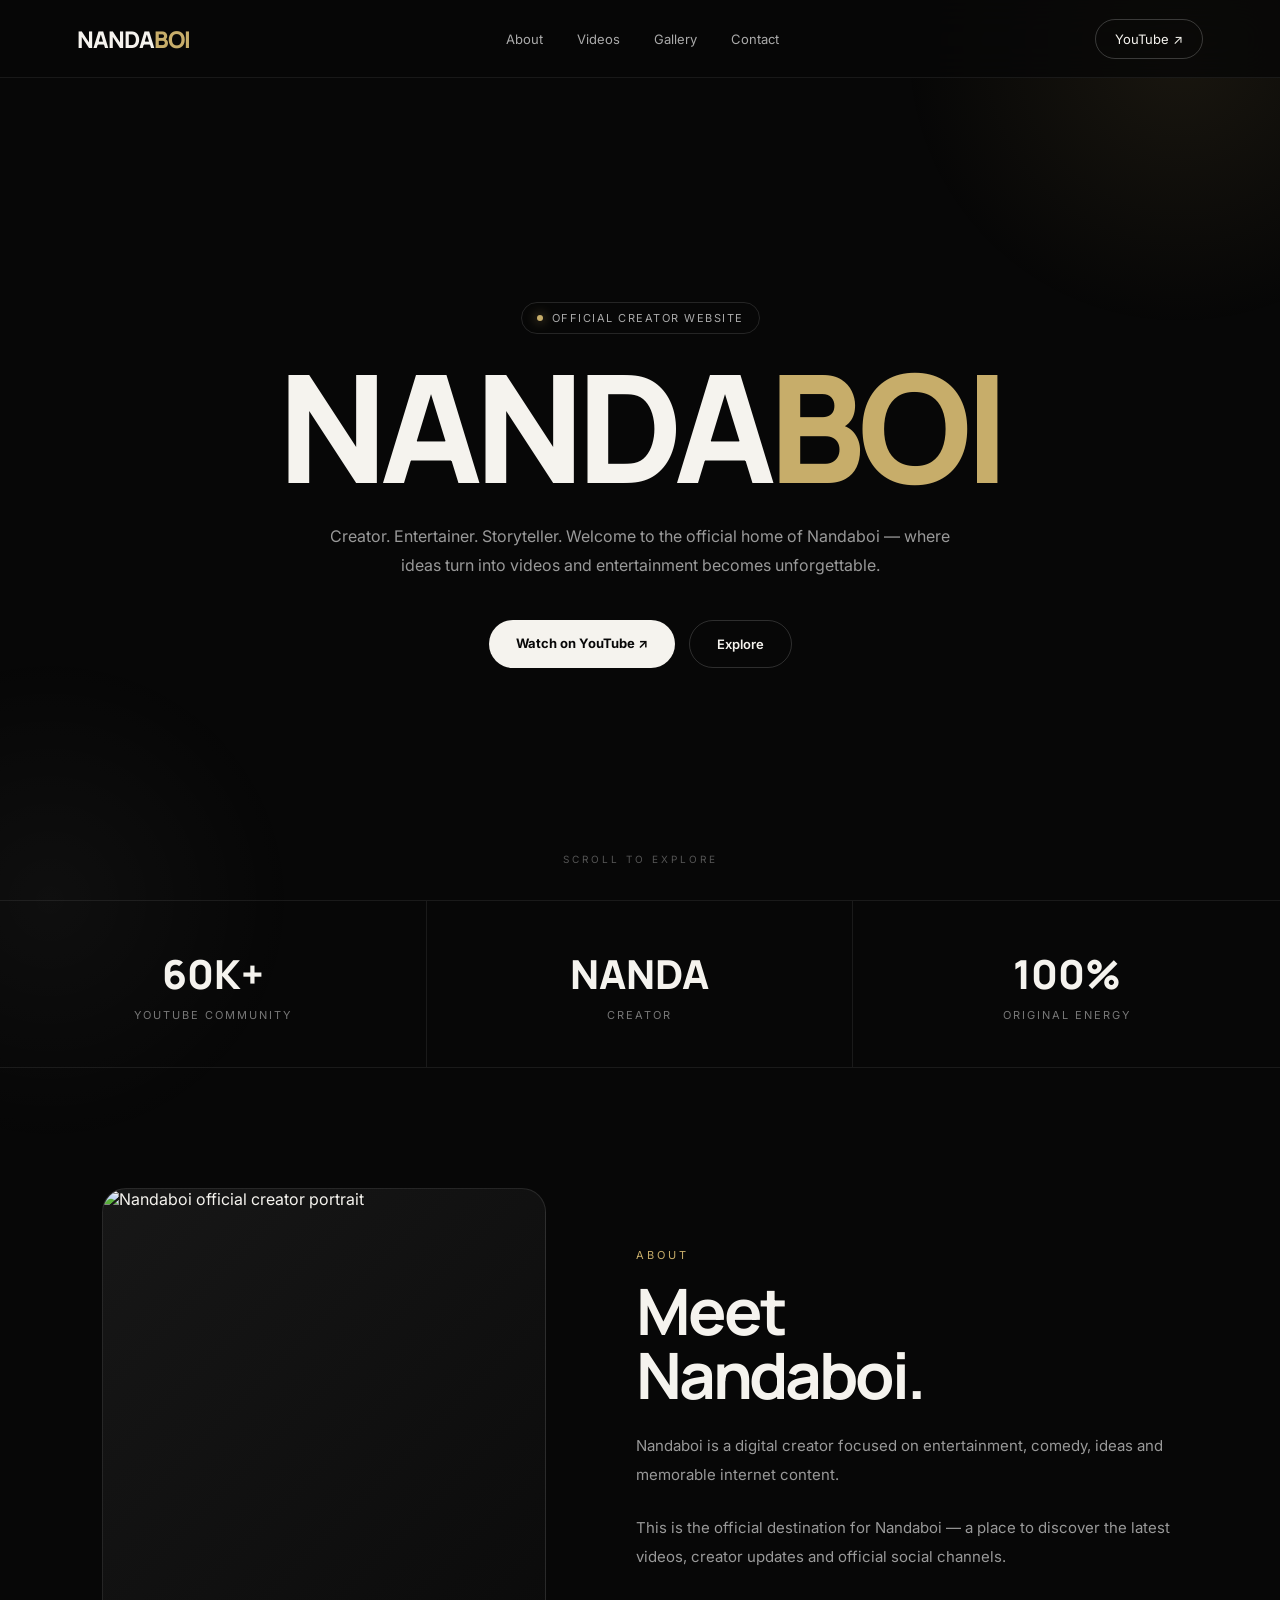
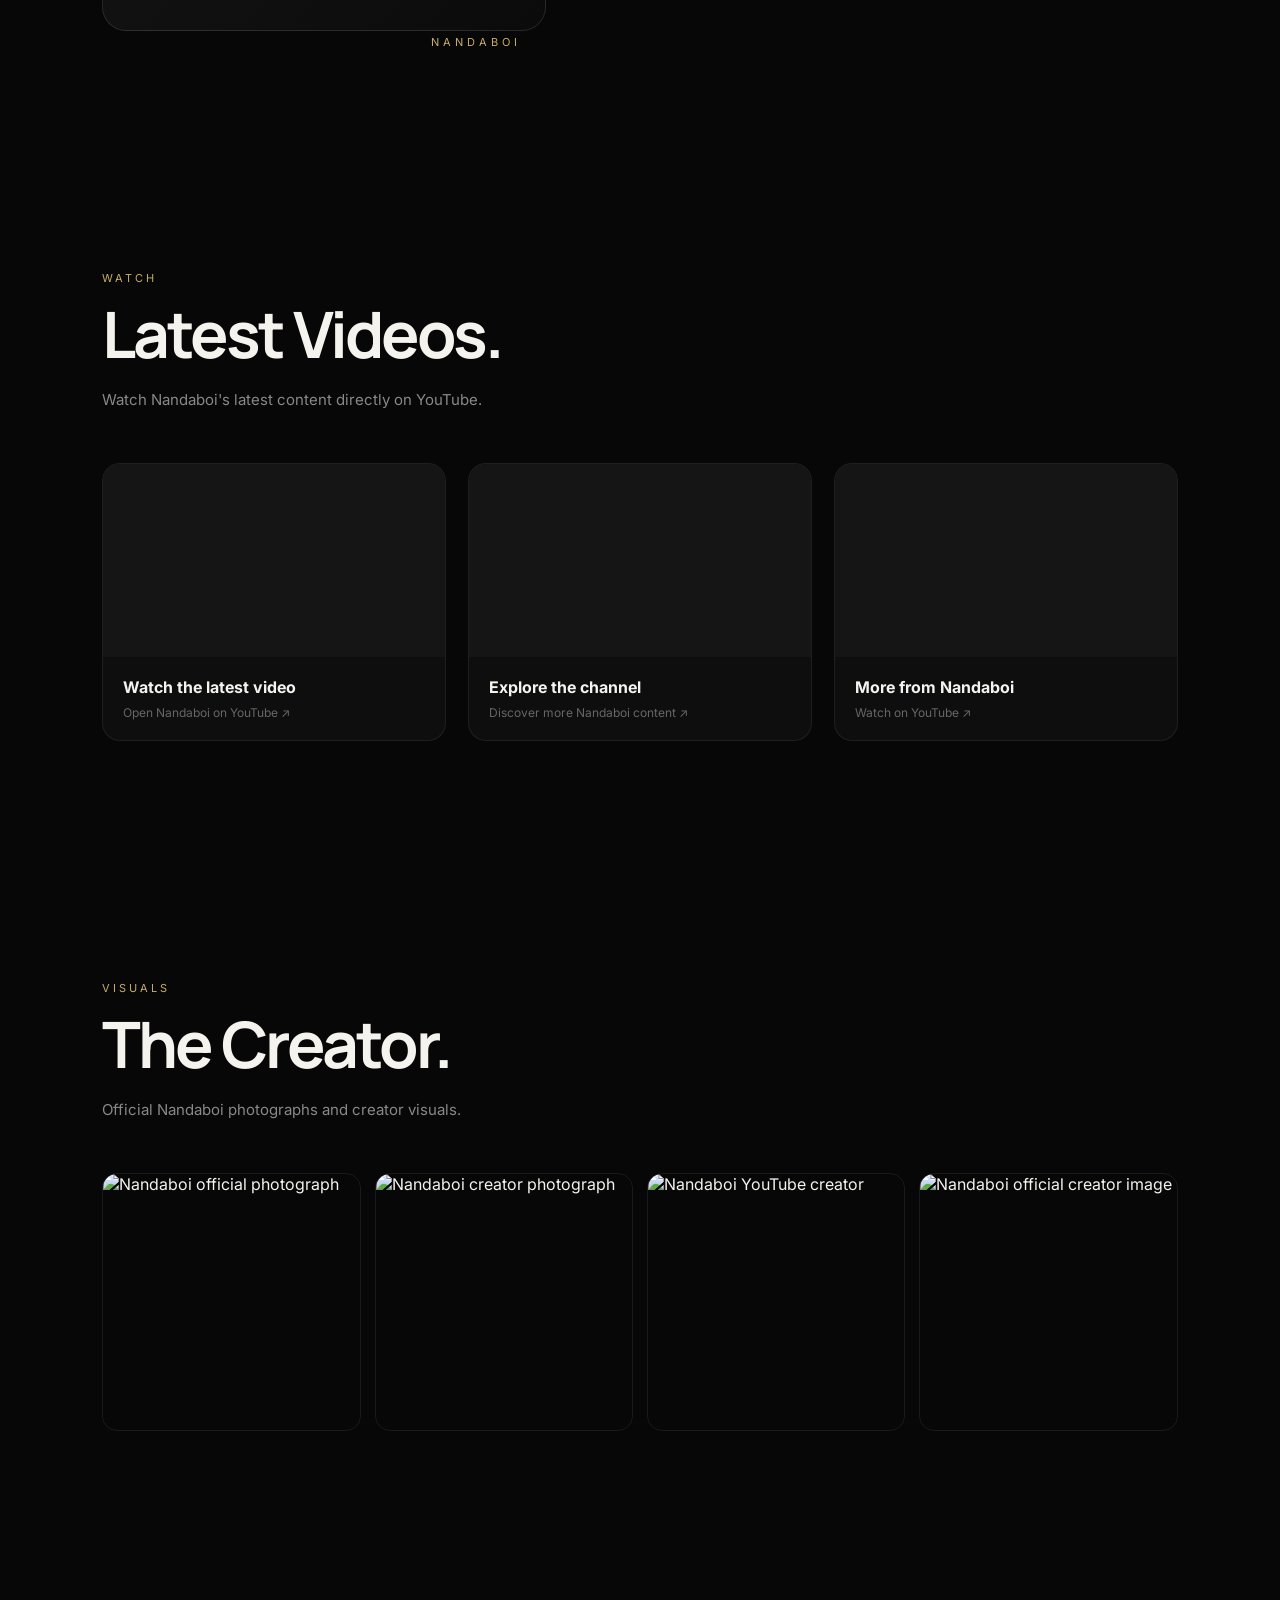
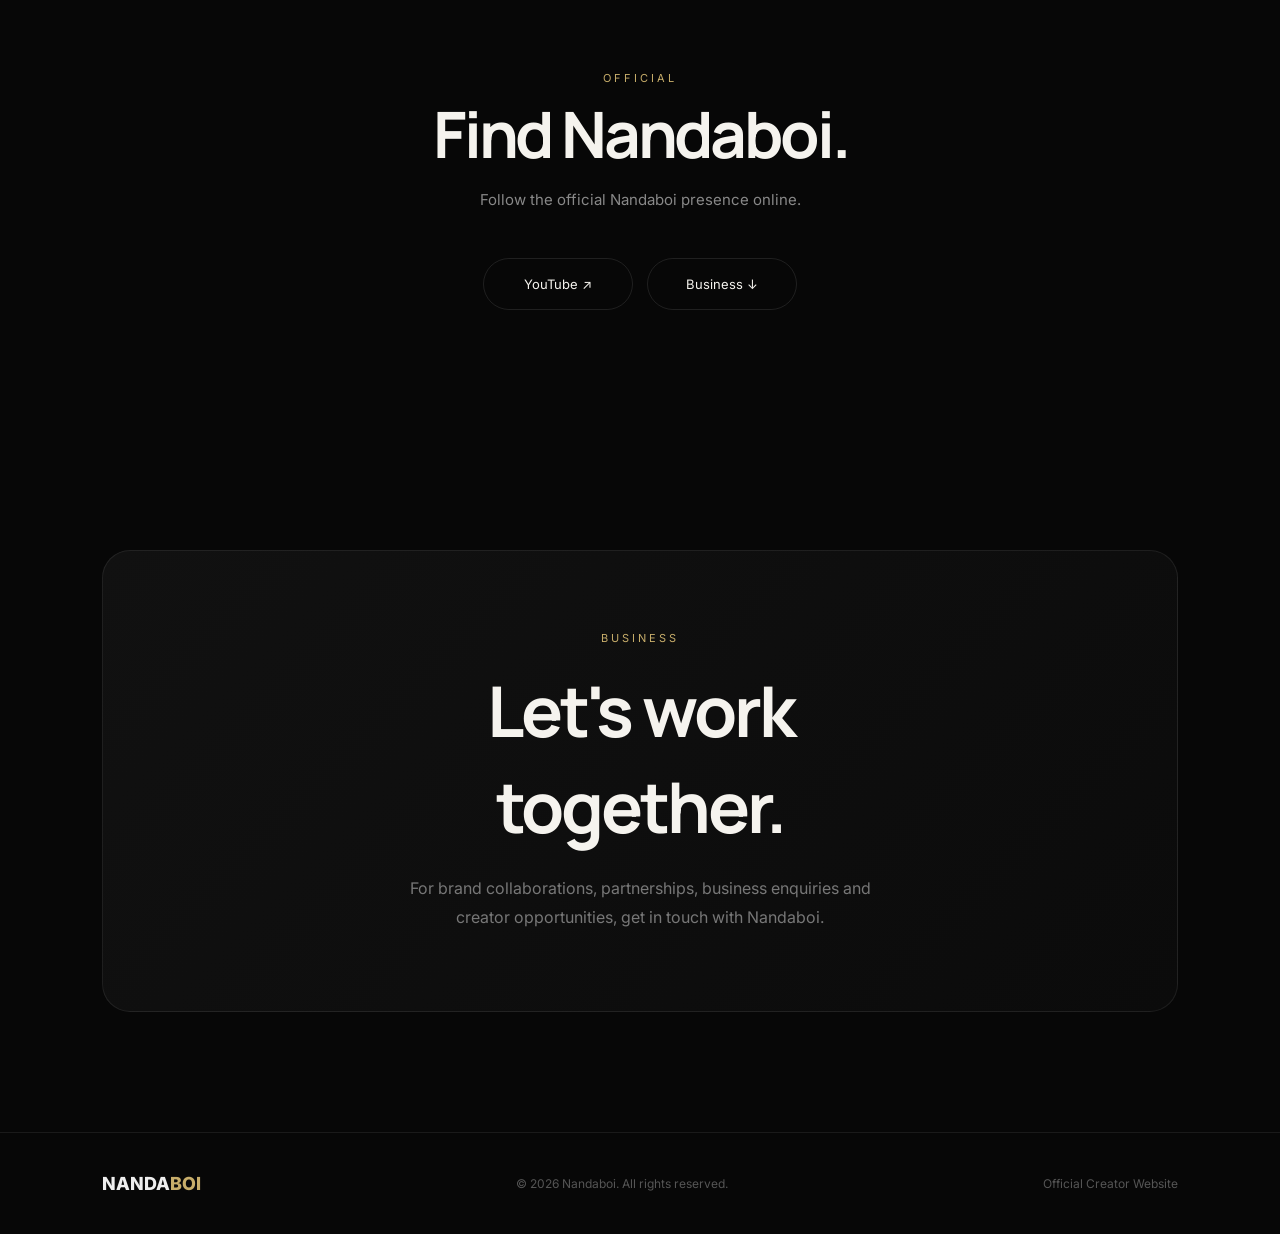
==== index.html @ 981f8568 "Update index.html" ====
<!DOCTYPE html>
<html lang="en">
<head>
    <meta charset="UTF-8">

    <!-- =========================
         BASIC SEO
    ========================== -->
    <title>Nandaboi — Official Creator Website</title>

    <meta name="description"
          content="Official website of Nandaboi — creator, entertainer and YouTuber. Discover videos, latest content, creator information and official links.">

    <meta name="keywords"
          content="Nandaboi, Nanda Boi, Nandaboi YouTube, Nandaboi official, YouTuber, creator, comedy, entertainment">

    <meta name="author" content="Nandaboi">

    <meta name="viewport"
          content="width=device-width, initial-scale=1.0">

    <!-- Social sharing -->
    <meta property="og:title" content="Nandaboi — Official Creator Website">
    <meta property="og:description"
          content="The official home of Nandaboi. Videos, creator information and official links.">
    <meta property="og:type" content="website">

    <!-- =========================
         CREATOR / ENTITY DATA
         Helps search engines understand
         that this website represents Nandaboi.
    ========================== -->

    <script type="application/ld+json">
    {
      "@context": "https://schema.org",
      "@type": "Person",
      "name": "Nandaboi",
      "url": "https://www.youtube.com/@nandaboi",
      "sameAs": [
        "https://www.youtube.com/@nandaboi"
      ],
      "jobTitle": "Content Creator",
      "description": "Nandaboi is a YouTube content creator and entertainer."
    }
    </script>

    <!-- =========================
         FONTS
    ========================== -->

    <link rel="preconnect" href="https://fonts.googleapis.com">
    <link rel="preconnect" href="https://fonts.gstatic.com" crossorigin>

    <link href="https://fonts.googleapis.com/css2?family=Inter:wght@400;500;600;700;800&family=Manrope:wght@400;500;600;700;800&display=swap"
          rel="stylesheet">

    <style>

        /* =========================
           RESET
        ========================== */

        * {
            margin: 0;
            padding: 0;
            box-sizing: border-box;
        }

        html {
            scroll-behavior: smooth;
        }

        body {
            font-family: "Inter", sans-serif;
            background: #070707;
            color: #f5f3ee;
            overflow-x: hidden;
        }

        a {
            color: inherit;
            text-decoration: none;
        }

        /* =========================
           BACKGROUND
        ========================== */

        body::before {
            content: "";
            position: fixed;
            width: 600px;
            height: 600px;
            background: radial-gradient(
                circle,
                rgba(190,160,90,0.10),
                transparent 65%
            );
            top: -250px;
            right: -200px;
            pointer-events: none;
            z-index: -1;
        }

        body::after {
            content: "";
            position: fixed;
            width: 500px;
            height: 500px;
            background: radial-gradient(
                circle,
                rgba(255,255,255,0.035),
                transparent 70%
            );
            bottom: -250px;
            left: -200px;
            pointer-events: none;
            z-index: -1;
        }

        /* =========================
           NAVBAR
        ========================== */

        nav {
            position: fixed;
            top: 0;
            left: 0;
            width: 100%;
            height: 78px;
            display: flex;
            align-items: center;
            justify-content: space-between;
            padding: 0 6%;
            background: rgba(7,7,7,0.78);
            backdrop-filter: blur(20px);
            -webkit-backdrop-filter: blur(20px);
            border-bottom: 1px solid rgba(255,255,255,0.07);
            z-index: 1000;
        }

        .logo {
            font-family: "Manrope", sans-serif;
            font-size: 23px;
            font-weight: 800;
            letter-spacing: -1px;
        }

        .logo span {
            color: #c7ad6a;
        }

        .nav-links {
            display: flex;
            gap: 34px;
            align-items: center;
        }

        .nav-links a {
            font-size: 13px;
            color: #aaa;
            transition: 0.3s;
        }

        .nav-links a:hover {
            color: white;
        }

        .nav-button {
            padding: 11px 19px;
            border: 1px solid rgba(255,255,255,0.2);
            border-radius: 30px;
            font-size: 13px;
            transition: 0.3s;
        }

        .nav-button:hover {
            background: #fff;
            color: #000;
        }

        /* =========================
           HERO
        ========================== */

        .hero {
            min-height: 100vh;
            padding: 170px 8% 100px;
            display: flex;
            align-items: center;
            justify-content: center;
            text-align: center;
            position: relative;
        }

        .hero-content {
            max-width: 950px;
        }

        .eyebrow {
            display: inline-flex;
            align-items: center;
            gap: 9px;
            padding: 8px 15px;
            border: 1px solid rgba(255,255,255,0.12);
            border-radius: 50px;
            color: #aaa;
            font-size: 11px;
            letter-spacing: 1.5px;
            text-transform: uppercase;
            margin-bottom: 28px;
        }

        .eyebrow-dot {
            width: 6px;
            height: 6px;
            background: #c7ad6a;
            border-radius: 50%;
            box-shadow: 0 0 12px rgba(199,173,106,0.8);
        }

        .hero h1 {
            font-family: "Manrope", sans-serif;
            font-size: clamp(65px, 12vw, 150px);
            line-height: 0.85;
            letter-spacing: -7px;
            font-weight: 800;
            margin-bottom: 32px;
        }

        .hero h1 span {
            color: #c7ad6a;
        }

        .hero p {
            max-width: 620px;
            margin: auto;
            color: #999;
            line-height: 1.8;
            font-size: 16px;
        }

        .hero-buttons {
            display: flex;
            justify-content: center;
            gap: 14px;
            margin-top: 40px;
            flex-wrap: wrap;
        }

        .primary-button {
            background: #f5f3ee;
            color: #080808;
            padding: 15px 27px;
            border-radius: 50px;
            font-weight: 700;
            font-size: 13px;
            transition: 0.3s;
        }

        .primary-button:hover {
            transform: translateY(-3px);
            box-shadow: 0 15px 40px rgba(255,255,255,0.12);
        }

        .secondary-button {
            border: 1px solid rgba(255,255,255,0.16);
            padding: 15px 27px;
            border-radius: 50px;
            font-weight: 600;
            font-size: 13px;
            transition: 0.3s;
        }

        .secondary-button:hover {
            border-color: #c7ad6a;
            color: #c7ad6a;
        }

        /* =========================
           SCROLL INDICATOR
        ========================== */

        .scroll {
            position: absolute;
            bottom: 35px;
            left: 50%;
            transform: translateX(-50%);
            color: #555;
            font-size: 10px;
            letter-spacing: 3px;
            text-transform: uppercase;
        }

        /* =========================
           GENERAL SECTION
        ========================== */

        section {
            padding: 120px 8%;
        }

        .section-label {
            color: #c7ad6a;
            font-size: 11px;
            letter-spacing: 3px;
            text-transform: uppercase;
            margin-bottom: 17px;
        }

        .section-title {
            font-family: "Manrope", sans-serif;
            font-size: clamp(36px, 5vw, 65px);
            letter-spacing: -3px;
            line-height: 1;
            margin-bottom: 20px;
        }

        .section-description {
            color: #888;
            max-width: 600px;
            line-height: 1.8;
            font-size: 15px;
        }

        /* =========================
           STATS
        ========================== */

        .stats {
            border-top: 1px solid rgba(255,255,255,0.08);
            border-bottom: 1px solid rgba(255,255,255,0.08);
            display: grid;
            grid-template-columns: repeat(3, 1fr);
            padding: 0;
        }

        .stat {
            padding: 45px 30px;
            text-align: center;
            border-right: 1px solid rgba(255,255,255,0.08);
        }

        .stat:last-child {
            border-right: none;
        }

        .stat-number {
            font-family: "Manrope", sans-serif;
            font-size: 40px;
            font-weight: 800;
        }

        .stat-label {
            color: #777;
            font-size: 11px;
            text-transform: uppercase;
            letter-spacing: 2px;
            margin-top: 7px;
        }

        /* =========================
           ABOUT
        ========================== */

        .about-grid {
            display: grid;
            grid-template-columns: 0.9fr 1.1fr;
            gap: 90px;
            align-items: center;
        }

        .creator-photo {
            width: 100%;
            max-width: 460px;
            aspect-ratio: 1 / 1;
            object-fit: cover;
            border-radius: 24px;
            border: 1px solid rgba(255,255,255,0.1);
            display: block;
            background:
                linear-gradient(
                    135deg,
                    #171717,
                    #0b0b0b
                );
        }

        .photo-container {
            position: relative;
        }

        .photo-container::after {
            content: "NANDABOI";
            position: absolute;
            bottom: -18px;
            right: 25px;
            color: #c7ad6a;
            font-size: 11px;
            letter-spacing: 4px;
        }

        .about-text p {
            color: #999;
            line-height: 1.9;
            margin-top: 25px;
            font-size: 15px;
        }

        /* =========================
           VIDEOS
        ========================== */

        .video-grid {
            margin-top: 50px;
            display: grid;
            grid-template-columns: repeat(3, 1fr);
            gap: 22px;
        }

        .video-card {
            background: #0e0e0e;
            border: 1px solid rgba(255,255,255,0.07);
            border-radius: 18px;
            overflow: hidden;
            transition: 0.35s;
        }

        .video-card:hover {
            transform: translateY(-7px);
            border-color: rgba(199,173,106,0.4);
        }

        .video-thumbnail {
            width: 100%;
            aspect-ratio: 16/9;
            object-fit: cover;
            background: #151515;
        }

        .video-info {
            padding: 20px;
        }

        .video-info h3 {
            font-size: 16px;
            margin-bottom: 8px;
        }

        .video-info p {
            color: #666;
            font-size: 12px;
        }

        /* =========================
           GALLERY
        ========================== */

        .gallery {
            margin-top: 50px;
            display: grid;
            grid-template-columns: repeat(4, 1fr);
            gap: 14px;
        }

        .gallery img {
            width: 100%;
            aspect-ratio: 1/1;
            object-fit: cover;
            border-radius: 15px;
            border: 1px solid rgba(255,255,255,0.08);
            transition: 0.4s;
        }

        .gallery img:hover {
            transform: scale(1.025);
        }

        /* =========================
           SOCIAL
        ========================== */

        .social-section {
            text-align: center;
        }

        .social-links {
            margin-top: 45px;
            display: flex;
            justify-content: center;
            gap: 14px;
            flex-wrap: wrap;
        }

        .social-link {
            min-width: 150px;
            padding: 17px 25px;
            border: 1px solid rgba(255,255,255,0.1);
            border-radius: 50px;
            font-size: 13px;
            transition: 0.3s;
        }

        .social-link:hover {
            background: #f5f3ee;
            color: #000;
        }

        /* =========================
           CONTACT
        ========================== */

        .contact-box {
            background: linear-gradient(
                135deg,
                #111,
                #0b0b0b
            );
            border: 1px solid rgba(255,255,255,0.08);
            border-radius: 28px;
            padding: 80px 30px;
            text-align: center;
        }

        .contact-box h2 {
            font-family: "Manrope", sans-serif;
            font-size: clamp(40px, 6vw, 70px);
            letter-spacing: -3px;
            margin-bottom: 20px;
        }

        .contact-box p {
            color: #777;
            max-width: 500px;
            margin: auto;
            line-height: 1.8;
        }

        /* =========================
           FOOTER
        ========================== */

        footer {
            padding: 40px 8%;
            border-top: 1px solid rgba(255,255,255,0.08);
            display: flex;
            justify-content: space-between;
            align-items: center;
            color: #555;
            font-size: 12px;
        }

        .footer-logo {
            font-size: 18px;
            font-weight: 800;
            color: #eee;
        }

        /* =========================
           MOBILE
        ========================== */

        @media(max-width: 850px) {

            nav {
                padding: 0 5%;
            }

            .nav-links {
                display: none;
            }

            .hero {
                padding-left: 6%;
                padding-right: 6%;
            }

            .hero h1 {
                letter-spacing: -4px;
            }

            section {
                padding: 90px 6%;
            }

            .about-grid {
                grid-template-columns: 1fr;
                gap: 50px;
            }

            .creator-photo {
                max-width: 100%;
            }

            .video-grid {
                grid-template-columns: 1fr;
            }

            .gallery {
                grid-template-columns: repeat(2, 1fr);
            }

            .stats {
                grid-template-columns: 1fr;
            }

            .stat {
                border-right: none;
                border-bottom: 1px solid rgba(255,255,255,0.08);
            }

            .stat:last-child {
                border-bottom: none;
            }

            footer {
                flex-direction: column;
                gap: 15px;
                text-align: center;
            }
        }

    </style>
</head>


<body>

<!-- =========================
     NAVIGATION
========================== -->

<nav>

    <a href="#" class="logo">
        NANDA<span>BOI</span>
    </a>

    <div class="nav-links">

        <a href="#about">About</a>

        <a href="#videos">Videos</a>

        <a href="#gallery">Gallery</a>

        <a href="#contact">Contact</a>

    </div>

    <a
        href="https://www.youtube.com/@nandaboi"
        target="_blank"
        class="nav-button">

        YouTube ↗

    </a>

</nav>


<!-- =========================
     HERO
========================== -->

<header class="hero">

    <div class="hero-content">

        <div class="eyebrow">

            <span class="eyebrow-dot"></span>

            Official Creator Website

        </div>


        <h1>
            NANDA<span>BOI</span>
        </h1>


        <p>
            Creator. Entertainer. Storyteller.
            Welcome to the official home of Nandaboi —
            where ideas turn into videos and entertainment
            becomes unforgettable.
        </p>


        <div class="hero-buttons">

            <a
                href="https://www.youtube.com/@nandaboi"
                target="_blank"
                class="primary-button">

                Watch on YouTube ↗

            </a>


            <a
                href="#about"
                class="secondary-button">

                Explore

            </a>

        </div>

    </div>


    <div class="scroll">
        Scroll to explore
    </div>

</header>


<!-- =========================
     STATS
========================== -->

<section class="stats">

    <div class="stat">

        <div class="stat-number">
            60K+
        </div>

        <div class="stat-label">
            YouTube Community
        </div>

    </div>


    <div class="stat">

        <div class="stat-number">
            NANDA
        </div>

        <div class="stat-label">
            Creator
        </div>

    </div>


    <div class="stat">

        <div class="stat-number">
            100%
        </div>

        <div class="stat-label">
            Original Energy
        </div>

    </div>

</section>


<!-- =========================
     ABOUT
========================== -->

<section id="about">

    <div class="about-grid">

        <div class="photo-container">

            <!--
            IMPORTANT:
            Put your real creator photo in the same folder
            as this index.html and name it:

            nandaboi.jpg

            OR change the filename below.
            -->

            <img
                src="nandaboi.jpg"
                alt="Nandaboi official creator portrait"
                class="creator-photo">

        </div>


        <div class="about-text">

            <div class="section-label">
                About
            </div>

            <h2 class="section-title">
                Meet<br>
                Nandaboi.
            </h2>

            <p>
                Nandaboi is a digital creator focused on
                entertainment, comedy, ideas and memorable
                internet content.
            </p>

            <p>
                This is the official destination for Nandaboi —
                a place to discover the latest videos, creator
                updates and official social channels.
            </p>

        </div>

    </div>

</section>


<!-- =========================
     VIDEOS
========================== -->

<section id="videos">

    <div class="section-label">
        Watch
    </div>

    <h2 class="section-title">
        Latest Videos.
    </h2>

    <p class="section-description">
        Watch Nandaboi's latest content directly on YouTube.
    </p>


    <div class="video-grid">


        <!-- VIDEO 1 -->

        <a
            href="https://www.youtube.com/@nandaboi"
            target="_blank"
            class="video-card">

            <div class="video-thumbnail"></div>

            <div class="video-info">

                <h3>
                    Watch the latest video
                </h3>

                <p>
                    Open Nandaboi on YouTube ↗
                </p>

            </div>

        </a>


        <!-- VIDEO 2 -->

        <a
            href="https://www.youtube.com/@nandaboi"
            target="_blank"
            class="video-card">

            <div class="video-thumbnail"></div>

            <div class="video-info">

                <h3>
                    Explore the channel
                </h3>

                <p>
                    Discover more Nandaboi content ↗
                </p>

            </div>

        </a>


        <!-- VIDEO 3 -->

        <a
            href="https://www.youtube.com/@nandaboi"
            target="_blank"
            class="video-card">

            <div class="video-thumbnail"></div>

            <div class="video-info">

                <h3>
                    More from Nandaboi
                </h3>

                <p>
                    Watch on YouTube ↗
                </p>

            </div>

        </a>


    </div>

</section>


<!-- =========================
     PHOTO GALLERY
========================== -->

<section id="gallery">

    <div class="section-label">
        Visuals
    </div>

    <h2 class="section-title">
        The Creator.
    </h2>

    <p class="section-description">
        Official Nandaboi photographs and creator visuals.
    </p>


    <div class="gallery">


        <!--
        Replace these filenames with your actual photos.

        Example:
        photo1.jpg
        photo2.jpg
        photo3.jpg
        photo4.jpg
        -->

        <img
            src="photo1.jpg"
            alt="Nandaboi official photograph">

        <img
            src="photo2.jpg"
            alt="Nandaboi creator photograph">

        <img
            src="photo3.jpg"
            alt="Nandaboi YouTube creator">

        <img
            src="photo4.jpg"
            alt="Nandaboi official creator image">


    </div>

</section>


<!-- =========================
     SOCIAL
========================== -->

<section class="social-section">

    <div class="section-label">
        Official
    </div>

    <h2 class="section-title">
        Find Nandaboi.
    </h2>

    <p class="section-description"
       style="margin:auto;">

        Follow the official Nandaboi presence online.

    </p>


    <div class="social-links">


        <a
            href="https://www.youtube.com/@nandaboi"
            target="_blank"
            class="social-link">

            YouTube ↗

        </a>


        <!--
        Add Instagram once you find your official account.

        Example:

        <a href="https://instagram.com/YOURUSERNAME"
           target="_blank"
           class="social-link">

           Instagram ↗

        </a>
        -->


        <a
            href="#contact"
            class="social-link">

            Business ↓

        </a>


    </div>

</section>


<!-- =========================
     CONTACT
========================== -->

<section id="contact">

    <div class="contact-box">

        <div class="section-label">
            Business
        </div>

        <h2>
            Let's work<br>
            together.
        </h2>

        <p>
            For brand collaborations, partnerships,
            business enquiries and creator opportunities,
            get in touch with Nandaboi.
        </p>


        <!--
        REPLACE THIS WITH YOUR REAL BUSINESS EMAIL

        Example:

        <a href="mailto:business@nandaboi.com"
           class="primary-button"
           style="display:inline-block;margin-top:30px;">

           Contact Nandaboi

        </a>
        -->

    </div>

</section>


<!-- =========================
     FOOTER
========================== -->

<footer>

    <div class="footer-logo">
        NANDA<span style="color:#c7ad6a;">BOI</span>
    </div>

    <div>
        © 2026 Nandaboi. All rights reserved.
    </div>

    <div>
        Official Creator Website
    </div>

</footer>


</body>
</html>
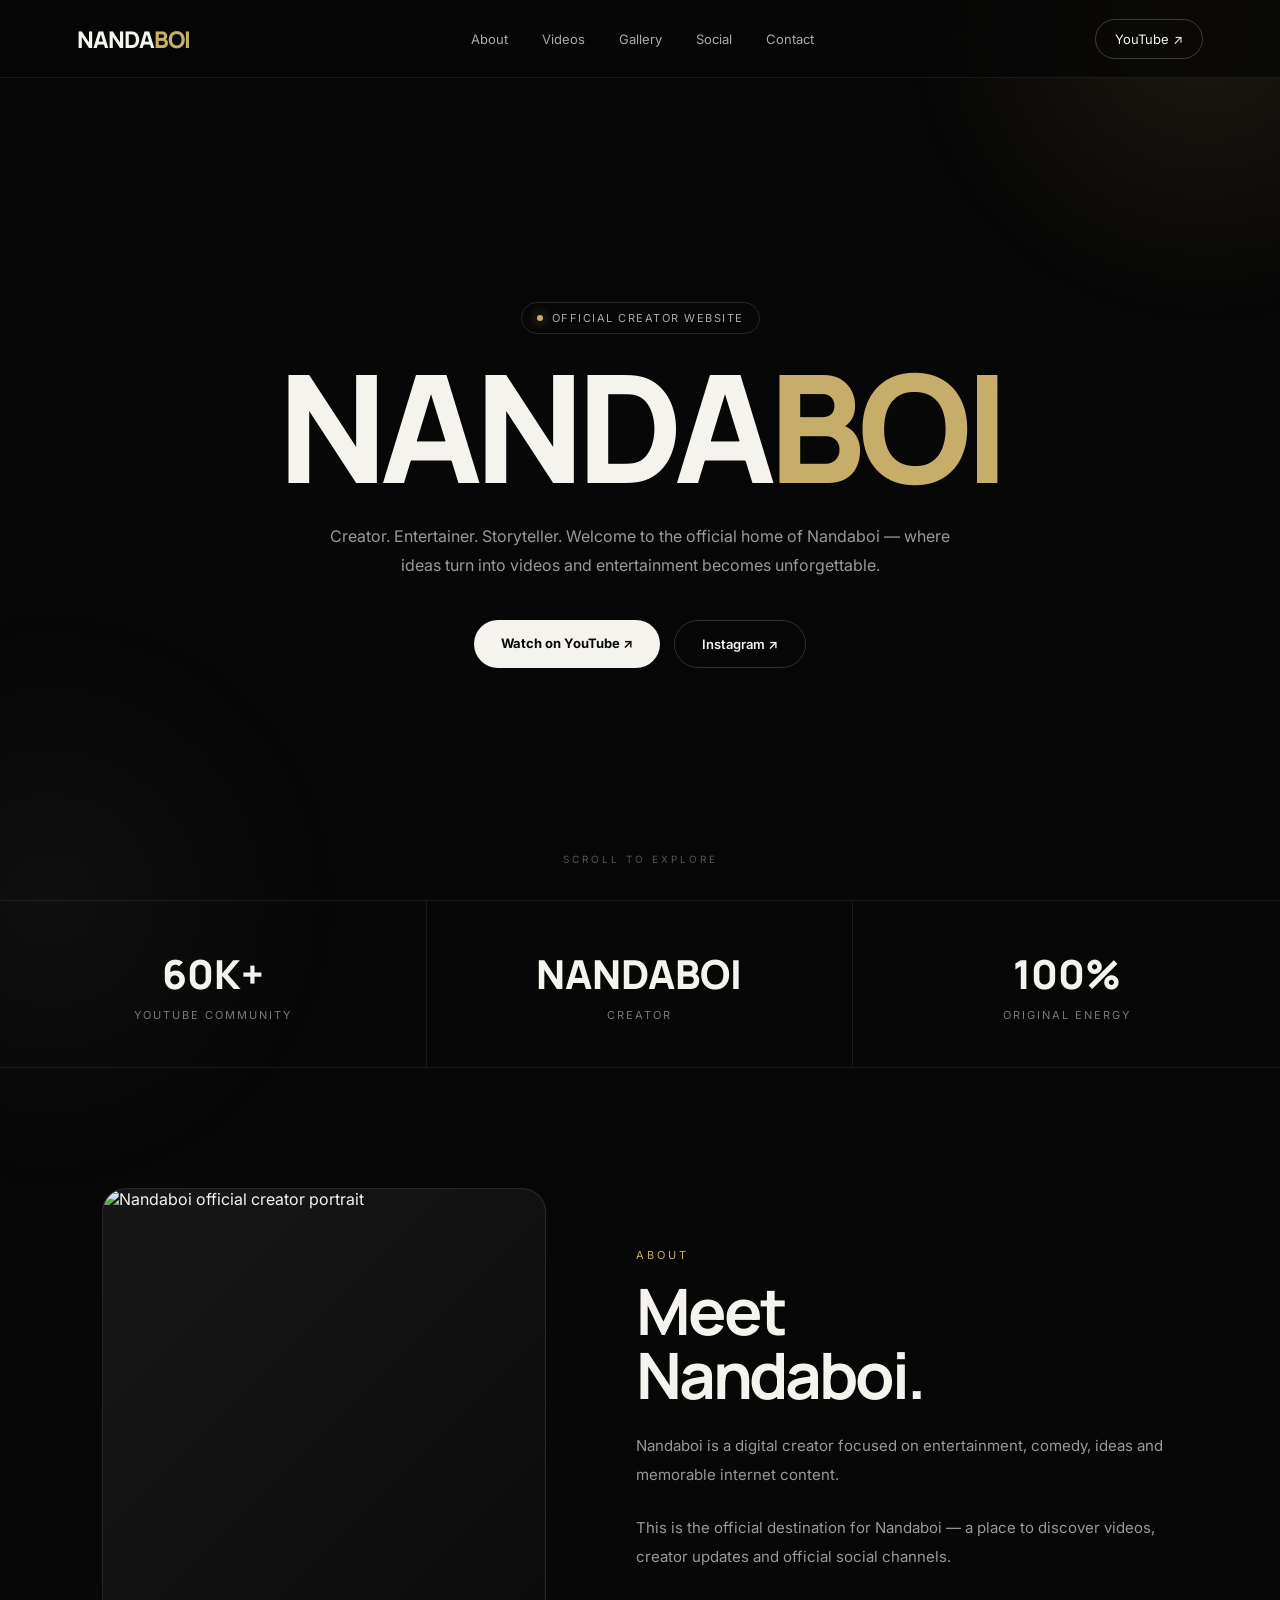
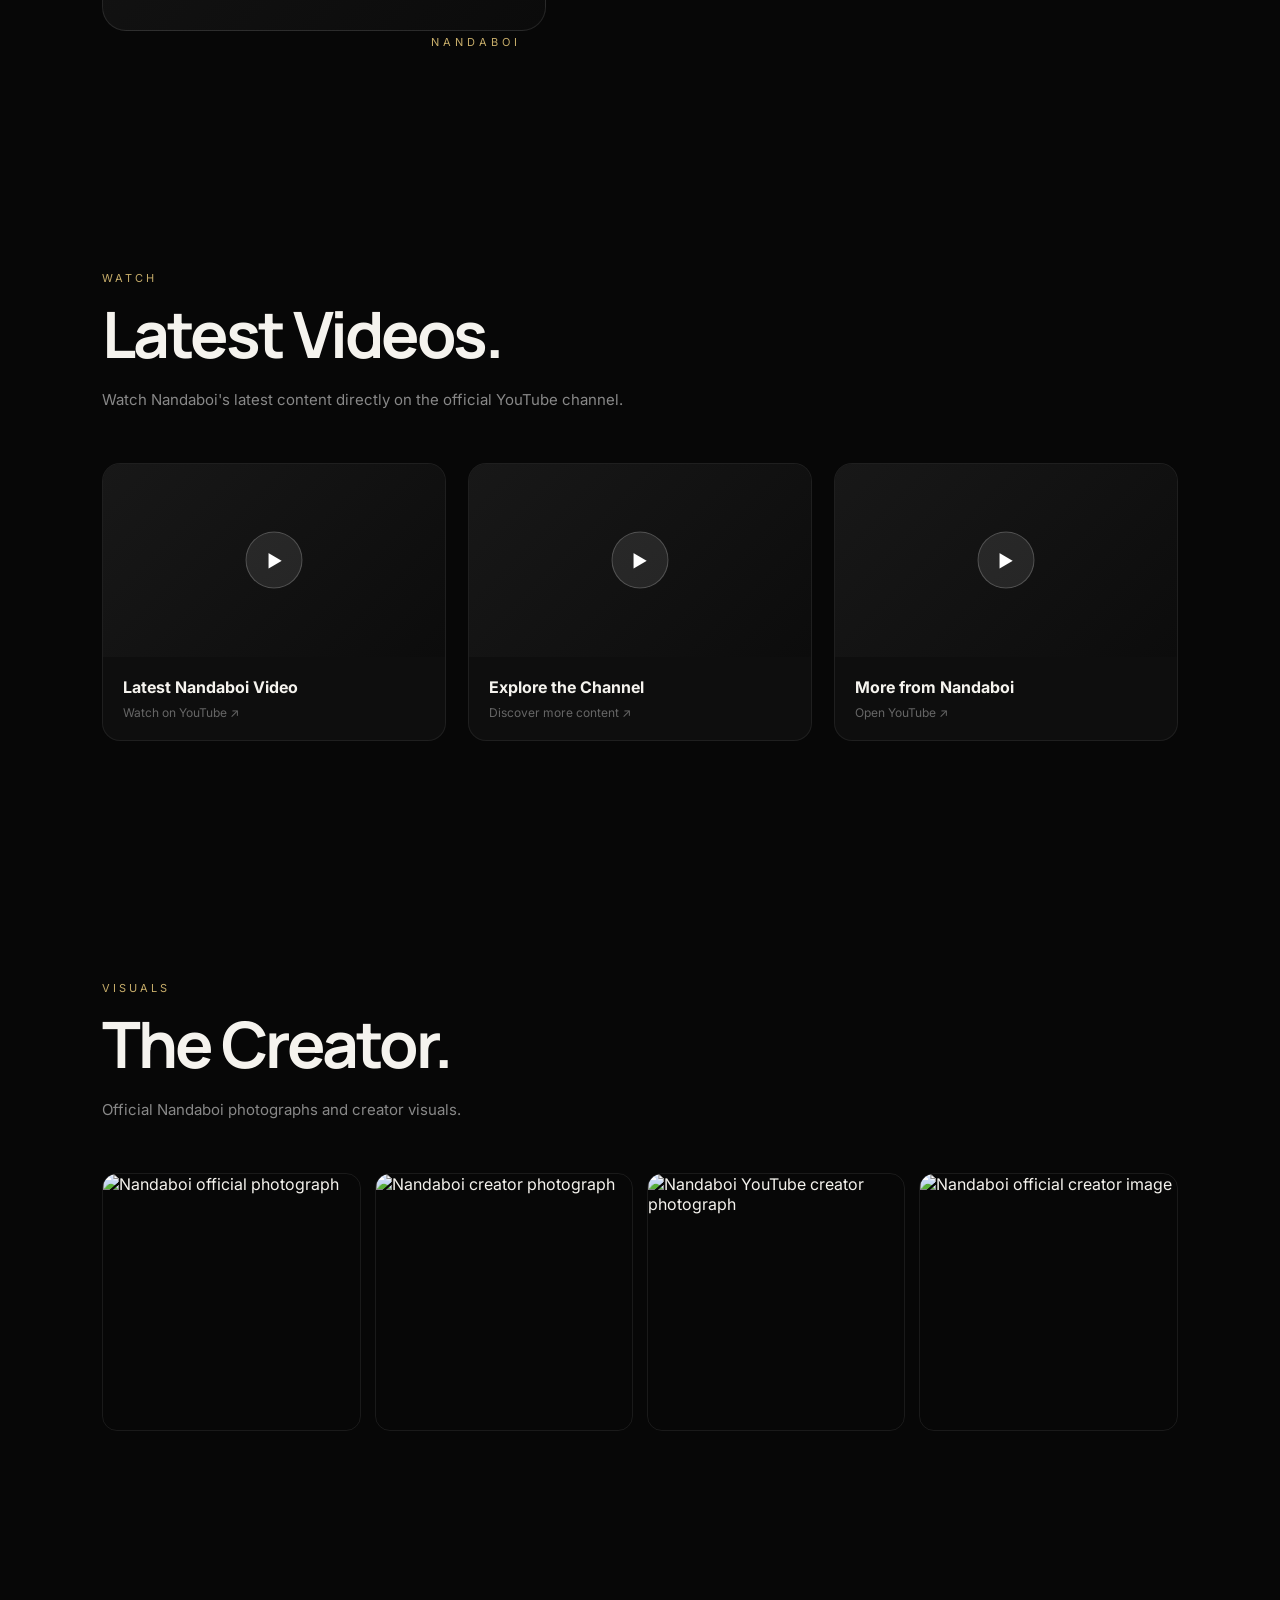
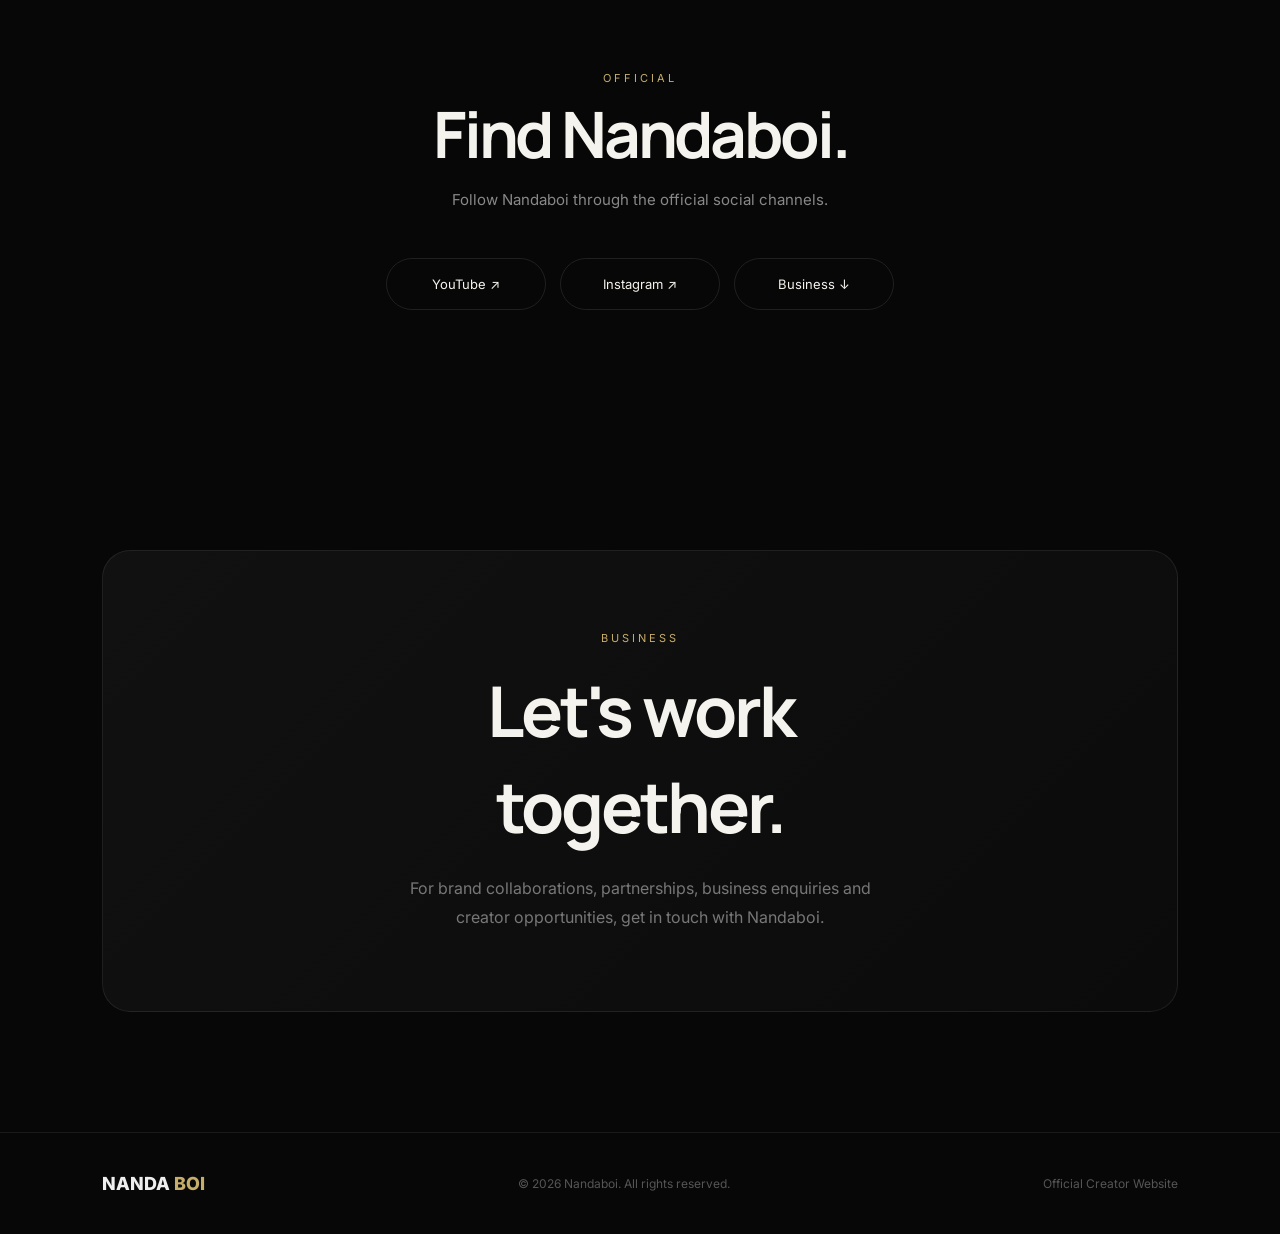
==== commit eb0ac8ee: "Update index.html" ====
--- a/index.html
+++ b/index.html
@@ -3,32 +3,26 @@
 <head>
     <meta charset="UTF-8">
 
-    <!-- =========================
-         BASIC SEO
-    ========================== -->
     <title>Nandaboi — Official Creator Website</title>
 
     <meta name="description"
-          content="Official website of Nandaboi — creator, entertainer and YouTuber. Discover videos, latest content, creator information and official links.">
+          content="Official website of Nandaboi — YouTube creator and entertainer. Watch videos, discover creator content and follow Nandaboi on YouTube and Instagram.">
 
     <meta name="keywords"
-          content="Nandaboi, Nanda Boi, Nandaboi YouTube, Nandaboi official, YouTuber, creator, comedy, entertainment">
+          content="Nandaboi, Nandaboi YouTube, Nandaboi Instagram, Nandaboi official, YouTuber, creator, entertainment">
 
     <meta name="author" content="Nandaboi">
 
-    <meta name="viewport"
-          content="width=device-width, initial-scale=1.0">
-
-    <!-- Social sharing -->
+    <meta name="viewport" content="width=device-width, initial-scale=1.0">
+
     <meta property="og:title" content="Nandaboi — Official Creator Website">
     <meta property="og:description"
-          content="The official home of Nandaboi. Videos, creator information and official links.">
+          content="The official home of Nandaboi — creator, entertainer and YouTuber.">
     <meta property="og:type" content="website">
 
     <!-- =========================
-         CREATOR / ENTITY DATA
-         Helps search engines understand
-         that this website represents Nandaboi.
+         GOOGLE / SEARCH ENGINE
+         CREATOR INFORMATION
     ========================== -->
 
     <script type="application/ld+json">
@@ -38,13 +32,15 @@
       "name": "Nandaboi",
       "url": "https://www.youtube.com/@nandaboi",
       "sameAs": [
-        "https://www.youtube.com/@nandaboi"
+        "https://www.youtube.com/@nandaboi",
+        "https://www.instagram.com/nandaboi11"
       ],
       "jobTitle": "Content Creator",
       "description": "Nandaboi is a YouTube content creator and entertainer."
     }
     </script>
 
+
     <!-- =========================
          FONTS
     ========================== -->
@@ -54,6 +50,7 @@
 
     <link href="https://fonts.googleapis.com/css2?family=Inter:wght@400;500;600;700;800&family=Manrope:wght@400;500;600;700;800&display=swap"
           rel="stylesheet">
+
 
     <style>
 
@@ -83,6 +80,7 @@
             text-decoration: none;
         }
 
+
         /* =========================
            BACKGROUND
         ========================== */
@@ -90,34 +88,47 @@
         body::before {
             content: "";
             position: fixed;
-            width: 600px;
-            height: 600px;
-            background: radial-gradient(
-                circle,
-                rgba(190,160,90,0.10),
-                transparent 65%
-            );
-            top: -250px;
-            right: -200px;
+
+            width: 650px;
+            height: 650px;
+
+            background:
+                radial-gradient(
+                    circle,
+                    rgba(190,160,90,0.11),
+                    transparent 65%
+                );
+
+            top: -300px;
+            right: -250px;
+
             pointer-events: none;
+
             z-index: -1;
         }
 
         body::after {
             content: "";
             position: fixed;
-            width: 500px;
-            height: 500px;
-            background: radial-gradient(
-                circle,
-                rgba(255,255,255,0.035),
-                transparent 70%
-            );
-            bottom: -250px;
-            left: -200px;
+
+            width: 600px;
+            height: 600px;
+
+            background:
+                radial-gradient(
+                    circle,
+                    rgba(255,255,255,0.035),
+                    transparent 70%
+                );
+
+            bottom: -300px;
+            left: -250px;
+
             pointer-events: none;
+
             z-index: -1;
         }
+
 
         /* =========================
            NAVBAR
@@ -125,25 +136,36 @@
 
         nav {
             position: fixed;
+
             top: 0;
             left: 0;
+
             width: 100%;
             height: 78px;
+
             display: flex;
             align-items: center;
             justify-content: space-between;
+
             padding: 0 6%;
+
             background: rgba(7,7,7,0.78);
+
             backdrop-filter: blur(20px);
             -webkit-backdrop-filter: blur(20px);
-            border-bottom: 1px solid rgba(255,255,255,0.07);
+
+            border-bottom:
+                1px solid rgba(255,255,255,0.07);
+
             z-index: 1000;
         }
 
         .logo {
             font-family: "Manrope", sans-serif;
+
             font-size: 23px;
             font-weight: 800;
+
             letter-spacing: -1px;
         }
 
@@ -160,6 +182,7 @@
         .nav-links a {
             font-size: 13px;
             color: #aaa;
+
             transition: 0.3s;
         }
 
@@ -169,9 +192,14 @@
 
         .nav-button {
             padding: 11px 19px;
-            border: 1px solid rgba(255,255,255,0.2);
+
+            border:
+                1px solid rgba(255,255,255,0.2);
+
             border-radius: 30px;
+
             font-size: 13px;
+
             transition: 0.3s;
         }
 
@@ -180,17 +208,23 @@
             color: #000;
         }
 
+
         /* =========================
            HERO
         ========================== */
 
         .hero {
             min-height: 100vh;
-            padding: 170px 8% 100px;
+
+            padding:
+                170px 8% 100px;
+
             display: flex;
             align-items: center;
             justify-content: center;
+
             text-align: center;
+
             position: relative;
         }
 
@@ -200,32 +234,52 @@
 
         .eyebrow {
             display: inline-flex;
+
             align-items: center;
             gap: 9px;
+
             padding: 8px 15px;
-            border: 1px solid rgba(255,255,255,0.12);
+
+            border:
+                1px solid rgba(255,255,255,0.12);
+
             border-radius: 50px;
+
             color: #aaa;
+
             font-size: 11px;
+
             letter-spacing: 1.5px;
+
             text-transform: uppercase;
+
             margin-bottom: 28px;
         }
 
         .eyebrow-dot {
             width: 6px;
             height: 6px;
+
             background: #c7ad6a;
+
             border-radius: 50%;
-            box-shadow: 0 0 12px rgba(199,173,106,0.8);
+
+            box-shadow:
+                0 0 12px rgba(199,173,106,0.8);
         }
 
         .hero h1 {
             font-family: "Manrope", sans-serif;
-            font-size: clamp(65px, 12vw, 150px);
+
+            font-size:
+                clamp(65px, 12vw, 150px);
+
             line-height: 0.85;
+
             letter-spacing: -7px;
+
             font-weight: 800;
+
             margin-bottom: 32px;
         }
 
@@ -235,66 +289,99 @@
 
         .hero p {
             max-width: 620px;
+
             margin: auto;
+
             color: #999;
+
             line-height: 1.8;
+
             font-size: 16px;
         }
 
         .hero-buttons {
             display: flex;
+
             justify-content: center;
+
             gap: 14px;
+
             margin-top: 40px;
+
             flex-wrap: wrap;
         }
 
         .primary-button {
             background: #f5f3ee;
+
             color: #080808;
+
             padding: 15px 27px;
+
             border-radius: 50px;
+
             font-weight: 700;
+
             font-size: 13px;
+
             transition: 0.3s;
         }
 
         .primary-button:hover {
             transform: translateY(-3px);
-            box-shadow: 0 15px 40px rgba(255,255,255,0.12);
+
+            box-shadow:
+                0 15px 40px rgba(255,255,255,0.12);
         }
 
         .secondary-button {
-            border: 1px solid rgba(255,255,255,0.16);
+            border:
+                1px solid rgba(255,255,255,0.16);
+
             padding: 15px 27px;
+
             border-radius: 50px;
+
             font-weight: 600;
+
             font-size: 13px;
+
             transition: 0.3s;
         }
 
         .secondary-button:hover {
             border-color: #c7ad6a;
+
             color: #c7ad6a;
         }
 
+
         /* =========================
-           SCROLL INDICATOR
+           SCROLL
         ========================== */
 
         .scroll {
             position: absolute;
+
             bottom: 35px;
+
             left: 50%;
-            transform: translateX(-50%);
+
+            transform:
+                translateX(-50%);
+
             color: #555;
+
             font-size: 10px;
+
             letter-spacing: 3px;
+
             text-transform: uppercase;
         }
 
+
         /* =========================
-           GENERAL SECTION
+           SECTIONS
         ========================== */
 
         section {
@@ -303,43 +390,66 @@
 
         .section-label {
             color: #c7ad6a;
+
             font-size: 11px;
+
             letter-spacing: 3px;
+
             text-transform: uppercase;
+
             margin-bottom: 17px;
         }
 
         .section-title {
             font-family: "Manrope", sans-serif;
-            font-size: clamp(36px, 5vw, 65px);
+
+            font-size:
+                clamp(36px, 5vw, 65px);
+
             letter-spacing: -3px;
+
             line-height: 1;
+
             margin-bottom: 20px;
         }
 
         .section-description {
             color: #888;
+
             max-width: 600px;
+
             line-height: 1.8;
+
             font-size: 15px;
         }
+
 
         /* =========================
            STATS
         ========================== */
 
         .stats {
-            border-top: 1px solid rgba(255,255,255,0.08);
-            border-bottom: 1px solid rgba(255,255,255,0.08);
+            border-top:
+                1px solid rgba(255,255,255,0.08);
+
+            border-bottom:
+                1px solid rgba(255,255,255,0.08);
+
             display: grid;
-            grid-template-columns: repeat(3, 1fr);
+
+            grid-template-columns:
+                repeat(3, 1fr);
+
             padding: 0;
         }
 
         .stat {
             padding: 45px 30px;
+
             text-align: center;
-            border-right: 1px solid rgba(255,255,255,0.08);
+
+            border-right:
+                1px solid rgba(255,255,255,0.08);
         }
 
         .stat:last-child {
@@ -348,17 +458,24 @@
 
         .stat-number {
             font-family: "Manrope", sans-serif;
+
             font-size: 40px;
+
             font-weight: 800;
         }
 
         .stat-label {
             color: #777;
+
             font-size: 11px;
+
             text-transform: uppercase;
+
             letter-spacing: 2px;
+
             margin-top: 7px;
         }
+
 
         /* =========================
            ABOUT
@@ -366,19 +483,31 @@
 
         .about-grid {
             display: grid;
-            grid-template-columns: 0.9fr 1.1fr;
+
+            grid-template-columns:
+                0.9fr 1.1fr;
+
             gap: 90px;
+
             align-items: center;
         }
 
         .creator-photo {
             width: 100%;
+
             max-width: 460px;
+
             aspect-ratio: 1 / 1;
+
             object-fit: cover;
+
             border-radius: 24px;
-            border: 1px solid rgba(255,255,255,0.1);
+
+            border:
+                1px solid rgba(255,255,255,0.1);
+
             display: block;
+
             background:
                 linear-gradient(
                     135deg,
@@ -393,20 +522,30 @@
 
         .photo-container::after {
             content: "NANDABOI";
+
             position: absolute;
+
             bottom: -18px;
+
             right: 25px;
+
             color: #c7ad6a;
+
             font-size: 11px;
+
             letter-spacing: 4px;
         }
 
         .about-text p {
             color: #999;
+
             line-height: 1.9;
+
             margin-top: 25px;
+
             font-size: 15px;
         }
+
 
         /* =========================
            VIDEOS
@@ -414,29 +553,82 @@
 
         .video-grid {
             margin-top: 50px;
+
             display: grid;
-            grid-template-columns: repeat(3, 1fr);
+
+            grid-template-columns:
+                repeat(3, 1fr);
+
             gap: 22px;
         }
 
         .video-card {
             background: #0e0e0e;
-            border: 1px solid rgba(255,255,255,0.07);
+
+            border:
+                1px solid rgba(255,255,255,0.07);
+
             border-radius: 18px;
+
             overflow: hidden;
+
             transition: 0.35s;
         }
 
         .video-card:hover {
-            transform: translateY(-7px);
-            border-color: rgba(199,173,106,0.4);
+            transform:
+                translateY(-7px);
+
+            border-color:
+                rgba(199,173,106,0.4);
         }
 
         .video-thumbnail {
             width: 100%;
+
             aspect-ratio: 16/9;
+
             object-fit: cover;
-            background: #151515;
+
+            background:
+                linear-gradient(
+                    135deg,
+                    #181818,
+                    #0c0c0c
+                );
+
+            position: relative;
+        }
+
+        .video-thumbnail::after {
+            content: "▶";
+
+            position: absolute;
+
+            left: 50%;
+            top: 50%;
+
+            transform:
+                translate(-50%, -50%);
+
+            width: 55px;
+            height: 55px;
+
+            display: flex;
+
+            align-items: center;
+            justify-content: center;
+
+            border-radius: 50%;
+
+            background: rgba(255,255,255,0.09);
+
+            border:
+                1px solid rgba(255,255,255,0.2);
+
+            color: white;
+
+            font-size: 17px;
         }
 
         .video-info {
@@ -445,13 +637,16 @@
 
         .video-info h3 {
             font-size: 16px;
+
             margin-bottom: 8px;
         }
 
         .video-info p {
             color: #666;
+
             font-size: 12px;
         }
+
 
         /* =========================
            GALLERY
@@ -459,23 +654,35 @@
 
         .gallery {
             margin-top: 50px;
+
             display: grid;
-            grid-template-columns: repeat(4, 1fr);
+
+            grid-template-columns:
+                repeat(4, 1fr);
+
             gap: 14px;
         }
 
         .gallery img {
             width: 100%;
+
             aspect-ratio: 1/1;
+
             object-fit: cover;
+
             border-radius: 15px;
-            border: 1px solid rgba(255,255,255,0.08);
+
+            border:
+                1px solid rgba(255,255,255,0.08);
+
             transition: 0.4s;
         }
 
         .gallery img:hover {
-            transform: scale(1.025);
-        }
+            transform:
+                scale(1.025);
+        }
+
 
         /* =========================
            SOCIAL
@@ -487,55 +694,81 @@
 
         .social-links {
             margin-top: 45px;
+
             display: flex;
+
             justify-content: center;
+
             gap: 14px;
+
             flex-wrap: wrap;
         }
 
         .social-link {
-            min-width: 150px;
+            min-width: 160px;
+
             padding: 17px 25px;
-            border: 1px solid rgba(255,255,255,0.1);
+
+            border:
+                1px solid rgba(255,255,255,0.1);
+
             border-radius: 50px;
+
             font-size: 13px;
+
             transition: 0.3s;
         }
 
         .social-link:hover {
             background: #f5f3ee;
+
             color: #000;
         }
+
 
         /* =========================
            CONTACT
         ========================== */
 
         .contact-box {
-            background: linear-gradient(
-                135deg,
-                #111,
-                #0b0b0b
-            );
-            border: 1px solid rgba(255,255,255,0.08);
+            background:
+                linear-gradient(
+                    135deg,
+                    #111,
+                    #0b0b0b
+                );
+
+            border:
+                1px solid rgba(255,255,255,0.08);
+
             border-radius: 28px;
+
             padding: 80px 30px;
+
             text-align: center;
         }
 
         .contact-box h2 {
             font-family: "Manrope", sans-serif;
-            font-size: clamp(40px, 6vw, 70px);
+
+            font-size:
+                clamp(40px, 6vw, 70px);
+
             letter-spacing: -3px;
+
             margin-bottom: 20px;
         }
 
         .contact-box p {
             color: #777;
+
             max-width: 500px;
+
             margin: auto;
+
             line-height: 1.8;
         }
+
 
         /* =========================
            FOOTER
@@ -543,19 +776,29 @@
 
         footer {
             padding: 40px 8%;
-            border-top: 1px solid rgba(255,255,255,0.08);
+
+            border-top:
+                1px solid rgba(255,255,255,0.08);
+
             display: flex;
+
             justify-content: space-between;
+
             align-items: center;
+
             color: #555;
+
             font-size: 12px;
         }
 
         .footer-logo {
             font-size: 18px;
+
             font-weight: 800;
+
             color: #eee;
         }
+
 
         /* =========================
            MOBILE
@@ -586,6 +829,7 @@
 
             .about-grid {
                 grid-template-columns: 1fr;
+
                 gap: 50px;
             }
 
@@ -598,7 +842,8 @@
             }
 
             .gallery {
-                grid-template-columns: repeat(2, 1fr);
+                grid-template-columns:
+                    repeat(2, 1fr);
             }
 
             .stats {
@@ -607,7 +852,9 @@
 
             .stat {
                 border-right: none;
-                border-bottom: 1px solid rgba(255,255,255,0.08);
+
+                border-bottom:
+                    1px solid rgba(255,255,255,0.08);
             }
 
             .stat:last-child {
@@ -616,16 +863,20 @@
 
             footer {
                 flex-direction: column;
+
                 gap: 15px;
+
                 text-align: center;
             }
         }
 
     </style>
+
 </head>
 
 
 <body>
+
 
 <!-- =========================
      NAVIGATION
@@ -637,21 +888,36 @@
         NANDA<span>BOI</span>
     </a>
 
+
     <div class="nav-links">
 
-        <a href="#about">About</a>
-
-        <a href="#videos">Videos</a>
-
-        <a href="#gallery">Gallery</a>
-
-        <a href="#contact">Contact</a>
-
-    </div>
+        <a href="#about">
+            About
+        </a>
+
+        <a href="#videos">
+            Videos
+        </a>
+
+        <a href="#gallery">
+            Gallery
+        </a>
+
+        <a href="#social">
+            Social
+        </a>
+
+        <a href="#contact">
+            Contact
+        </a>
+
+    </div>
+
 
     <a
         href="https://www.youtube.com/@nandaboi"
         target="_blank"
+        rel="noopener noreferrer"
         class="nav-button">
 
         YouTube ↗
@@ -659,6 +925,7 @@
     </a>
 
 </nav>
+
 
 
 <!-- =========================
@@ -669,6 +936,7 @@
 
     <div class="hero-content">
 
+
         <div class="eyebrow">
 
             <span class="eyebrow-dot"></span>
@@ -684,18 +952,23 @@
 
 
         <p>
+
             Creator. Entertainer. Storyteller.
+
             Welcome to the official home of Nandaboi —
             where ideas turn into videos and entertainment
             becomes unforgettable.
+
         </p>
 
 
         <div class="hero-buttons">
+
 
             <a
                 href="https://www.youtube.com/@nandaboi"
                 target="_blank"
+                rel="noopener noreferrer"
                 class="primary-button">
 
                 Watch on YouTube ↗
@@ -704,12 +977,15 @@
 
 
             <a
-                href="#about"
+                href="https://www.instagram.com/nandaboi11"
+                target="_blank"
+                rel="noopener noreferrer"
                 class="secondary-button">
 
-                Explore
+                Instagram ↗
 
             </a>
+
 
         </div>
 
@@ -721,6 +997,7 @@
     </div>
 
 </header>
+
 
 
 <!-- =========================
@@ -729,6 +1006,7 @@
 
 <section class="stats">
 
+
     <div class="stat">
 
         <div class="stat-number">
@@ -745,7 +1023,7 @@
     <div class="stat">
 
         <div class="stat-number">
-            NANDA
+            NANDABOI
         </div>
 
         <div class="stat-label">
@@ -767,7 +1045,9 @@
 
     </div>
 
+
 </section>
+
 
 
 <!-- =========================
@@ -776,56 +1056,78 @@
 
 <section id="about">
 
+
     <div class="about-grid">
 
+
         <div class="photo-container">
 
+
             <!--
+            ==========================================
             IMPORTANT:
-            Put your real creator photo in the same folder
-            as this index.html and name it:
+
+            Put your main photo in the same folder
+            as this index.html.
+
+            Name it:
 
             nandaboi.jpg
 
-            OR change the filename below.
+            ==========================================
             -->
+
 
             <img
                 src="nandaboi.jpg"
                 alt="Nandaboi official creator portrait"
                 class="creator-photo">
 
+
         </div>
 
 
         <div class="about-text">
+
 
             <div class="section-label">
                 About
             </div>
 
+
             <h2 class="section-title">
+
                 Meet<br>
                 Nandaboi.
+
             </h2>
 
+
             <p>
+
                 Nandaboi is a digital creator focused on
                 entertainment, comedy, ideas and memorable
                 internet content.
+
             </p>
 
+
             <p>
+
                 This is the official destination for Nandaboi —
-                a place to discover the latest videos, creator
-                updates and official social channels.
+                a place to discover videos, creator updates
+                and official social channels.
+
             </p>
 
+
         </div>
 
+
     </div>
 
 </section>
+
 
 
 <!-- =========================
@@ -834,78 +1136,92 @@
 
 <section id="videos">
 
+
     <div class="section-label">
         Watch
     </div>
+
 
     <h2 class="section-title">
         Latest Videos.
     </h2>
 
+
     <p class="section-description">
-        Watch Nandaboi's latest content directly on YouTube.
+
+        Watch Nandaboi's latest content directly
+        on the official YouTube channel.
+
     </p>
 
 
+
     <div class="video-grid">
 
-
-        <!-- VIDEO 1 -->
 
         <a
             href="https://www.youtube.com/@nandaboi"
             target="_blank"
+            rel="noopener noreferrer"
             class="video-card">
 
+
             <div class="video-thumbnail"></div>
 
+
             <div class="video-info">
 
                 <h3>
-                    Watch the latest video
+                    Latest Nandaboi Video
                 </h3>
 
                 <p>
-                    Open Nandaboi on YouTube ↗
+                    Watch on YouTube ↗
                 </p>
 
             </div>
 
+
         </a>
 
 
-        <!-- VIDEO 2 -->
 
         <a
             href="https://www.youtube.com/@nandaboi"
             target="_blank"
+            rel="noopener noreferrer"
             class="video-card">
 
+
             <div class="video-thumbnail"></div>
 
+
             <div class="video-info">
 
                 <h3>
-                    Explore the channel
+                    Explore the Channel
                 </h3>
 
                 <p>
-                    Discover more Nandaboi content ↗
+                    Discover more content ↗
                 </p>
 
             </div>
 
+
         </a>
 
 
-        <!-- VIDEO 3 -->
 
         <a
             href="https://www.youtube.com/@nandaboi"
             target="_blank"
+            rel="noopener noreferrer"
             class="video-card">
 
+
             <div class="video-thumbnail"></div>
+
 
             <div class="video-info">
 
@@ -914,11 +1230,12 @@
                 </h3>
 
                 <p>
-                    Watch on YouTube ↗
+                    Open YouTube ↗
                 </p>
 
             </div>
 
+
         </a>
 
 
@@ -927,22 +1244,28 @@
 </section>
 
 
+
 <!-- =========================
-     PHOTO GALLERY
+     GALLERY
 ========================== -->
 
 <section id="gallery">
+
 
     <div class="section-label">
         Visuals
     </div>
+
 
     <h2 class="section-title">
         The Creator.
     </h2>
 
+
     <p class="section-description">
+
         Official Nandaboi photographs and creator visuals.
+
     </p>
 
 
@@ -950,26 +1273,29 @@
 
 
         <!--
-        Replace these filenames with your actual photos.
-
-        Example:
+        Replace these with your actual photos.
+
         photo1.jpg
         photo2.jpg
         photo3.jpg
         photo4.jpg
         -->
 
+
         <img
             src="photo1.jpg"
             alt="Nandaboi official photograph">
 
+
         <img
             src="photo2.jpg"
             alt="Nandaboi creator photograph">
 
+
         <img
             src="photo3.jpg"
-            alt="Nandaboi YouTube creator">
+            alt="Nandaboi YouTube creator photograph">
+
 
         <img
             src="photo4.jpg"
@@ -981,34 +1307,45 @@
 </section>
 
 
+
 <!-- =========================
      SOCIAL
 ========================== -->
 
-<section class="social-section">
+<section
+    id="social"
+    class="social-section">
+
 
     <div class="section-label">
         Official
     </div>
+
 
     <h2 class="section-title">
         Find Nandaboi.
     </h2>
 
-    <p class="section-description"
-       style="margin:auto;">
-
-        Follow the official Nandaboi presence online.
+
+    <p
+        class="section-description"
+        style="margin:auto;">
+
+        Follow Nandaboi through the official
+        social channels.
 
     </p>
 
 
     <div class="social-links">
 
+
+        <!-- YOUTUBE -->
 
         <a
             href="https://www.youtube.com/@nandaboi"
             target="_blank"
+            rel="noopener noreferrer"
             class="social-link">
 
             YouTube ↗
@@ -1016,20 +1353,20 @@
         </a>
 
 
-        <!--
-        Add Instagram once you find your official account.
-
-        Example:
-
-        <a href="https://instagram.com/YOURUSERNAME"
-           target="_blank"
-           class="social-link">
-
-           Instagram ↗
+        <!-- INSTAGRAM -->
+
+        <a
+            href="https://www.instagram.com/nandaboi11"
+            target="_blank"
+            rel="noopener noreferrer"
+            class="social-link">
+
+            Instagram ↗
 
         </a>
-        -->
-
+
+
+        <!-- BUSINESS -->
 
         <a
             href="#contact"
@@ -1045,47 +1382,62 @@
 </section>
 
 
+
 <!-- =========================
      CONTACT
 ========================== -->
 
 <section id="contact">
 
+
     <div class="contact-box">
+
 
         <div class="section-label">
             Business
         </div>
 
+
         <h2>
+
             Let's work<br>
             together.
+
         </h2>
 
+
         <p>
+
             For brand collaborations, partnerships,
             business enquiries and creator opportunities,
             get in touch with Nandaboi.
+
         </p>
 
 
         <!--
-        REPLACE THIS WITH YOUR REAL BUSINESS EMAIL
+        ==========================================
+        ADD YOUR BUSINESS EMAIL HERE
 
         Example:
 
-        <a href="mailto:business@nandaboi.com"
-           class="primary-button"
-           style="display:inline-block;margin-top:30px;">
-
-           Contact Nandaboi
+        <a
+          href="mailto:business@nandaboi.com"
+          class="primary-button"
+          style="display:inline-block;margin-top:30px;">
+
+          Contact Nandaboi
 
         </a>
+
+        ==========================================
         -->
 
+
     </div>
 
 </section>
+
 
 
 <!-- =========================
@@ -1094,17 +1446,31 @@
 
 <footer>
 
+
     <div class="footer-logo">
-        NANDA<span style="color:#c7ad6a;">BOI</span>
-    </div>
+
+        NANDA
+        <span style="color:#c7ad6a;">
+            BOI
+        </span>
+
+    </div>
+
 
     <div>
-        © 2026 Nandaboi. All rights reserved.
-    </div>
+
+        © 2026 Nandaboi.
+        All rights reserved.
+
+    </div>
+
 
     <div>
+
         Official Creator Website
-    </div>
+
+    </div>
+
 
 </footer>
 
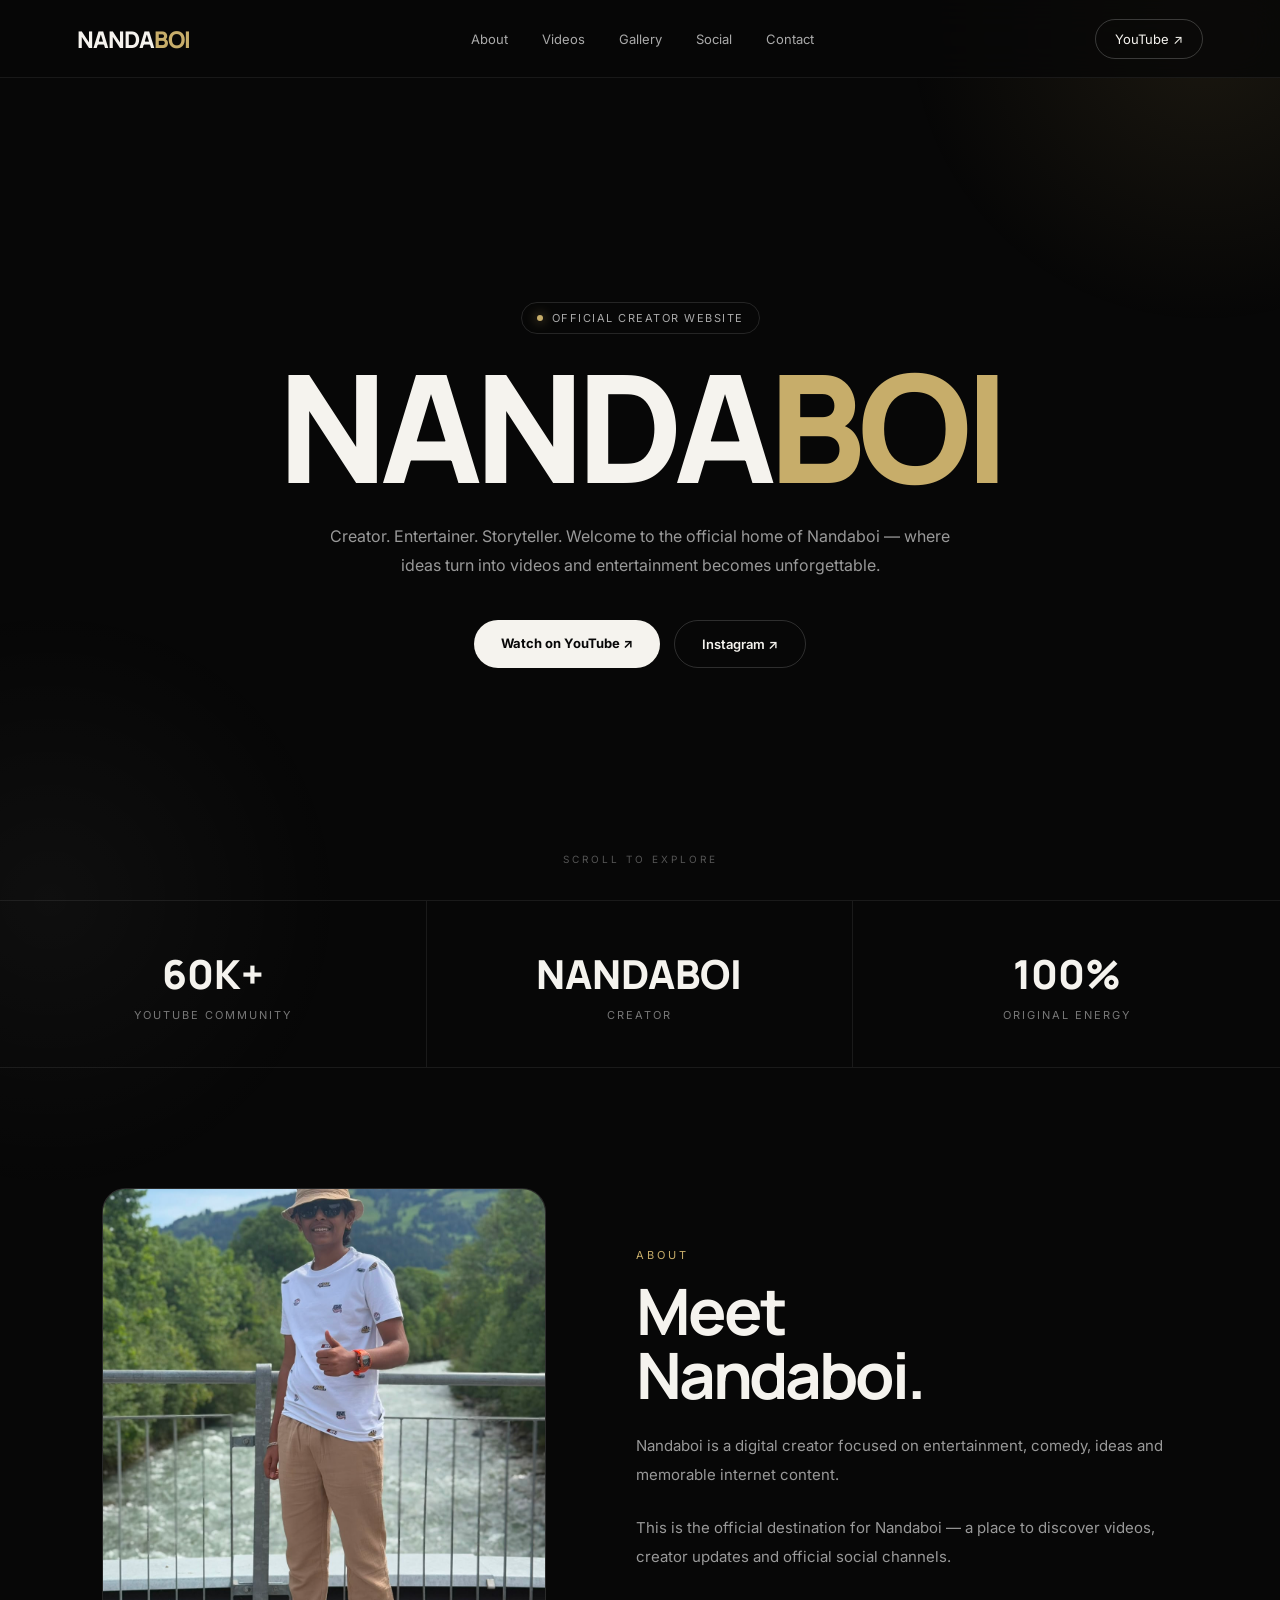
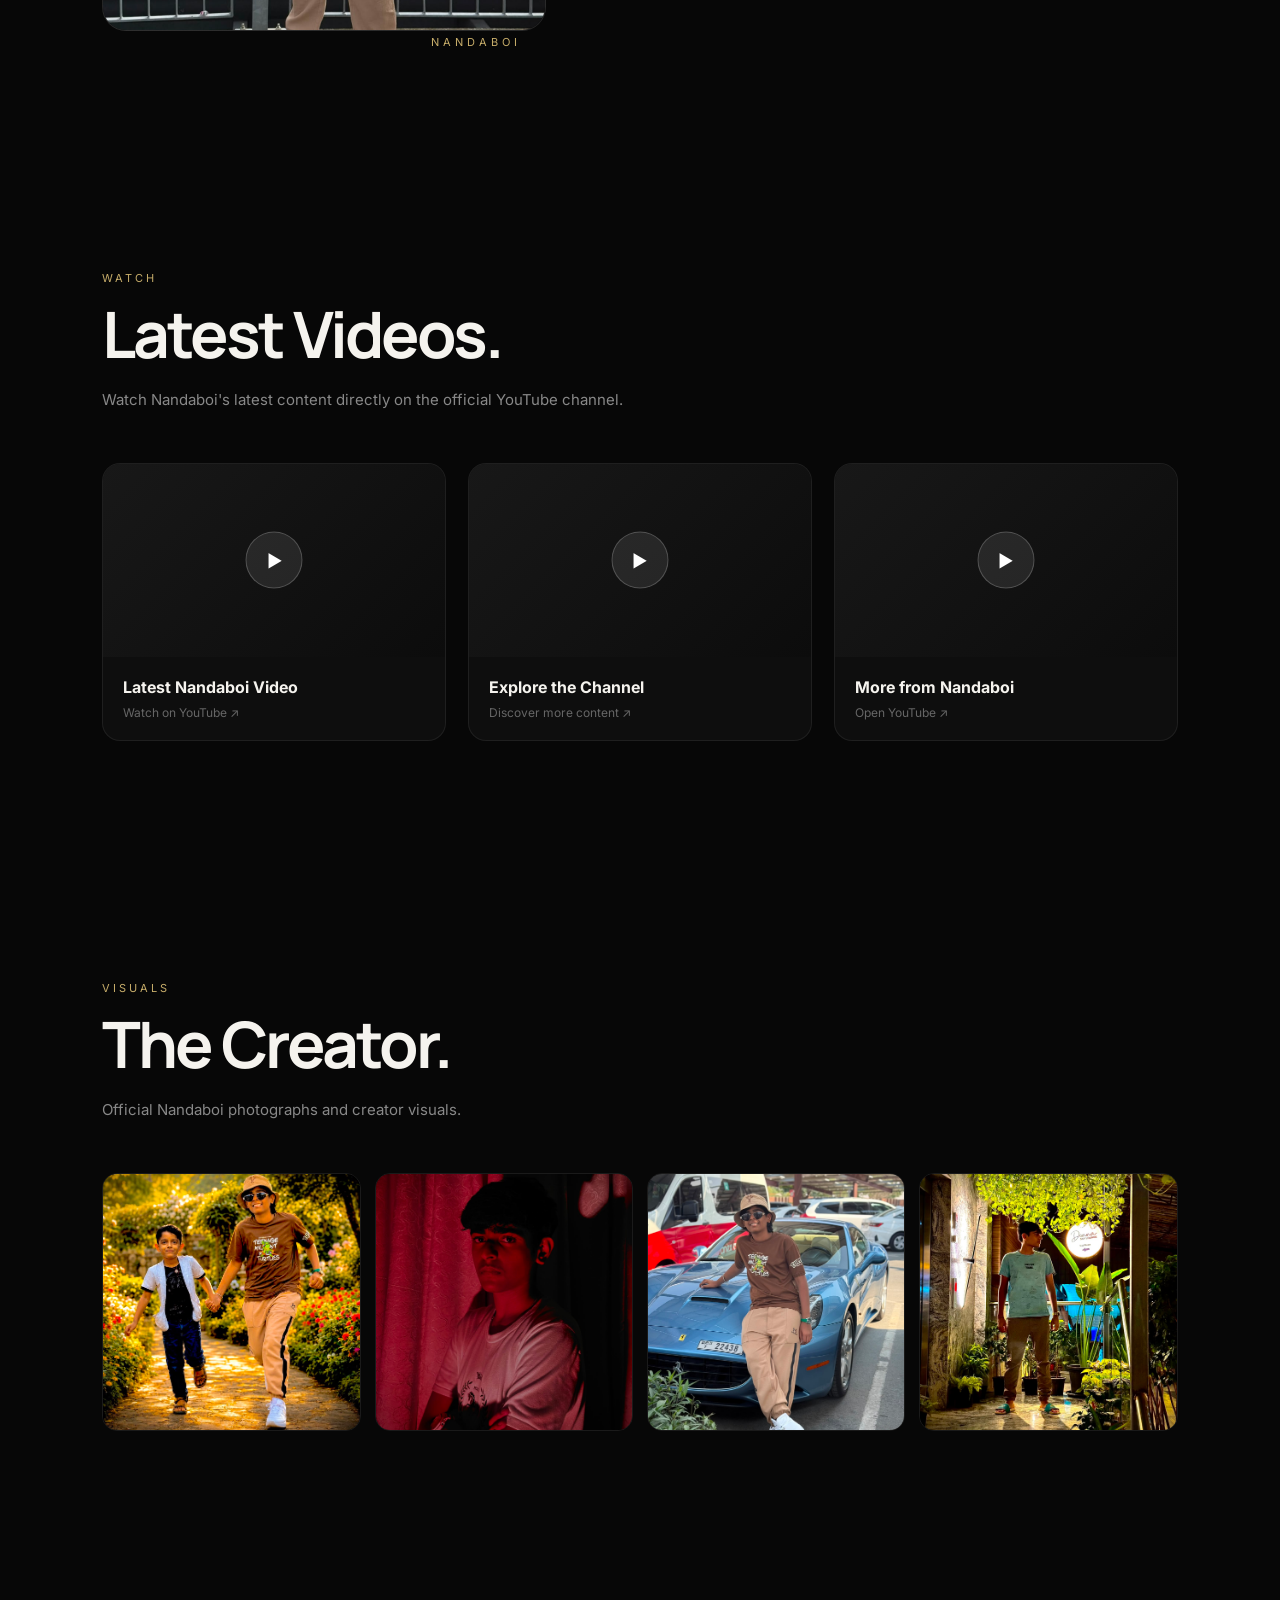
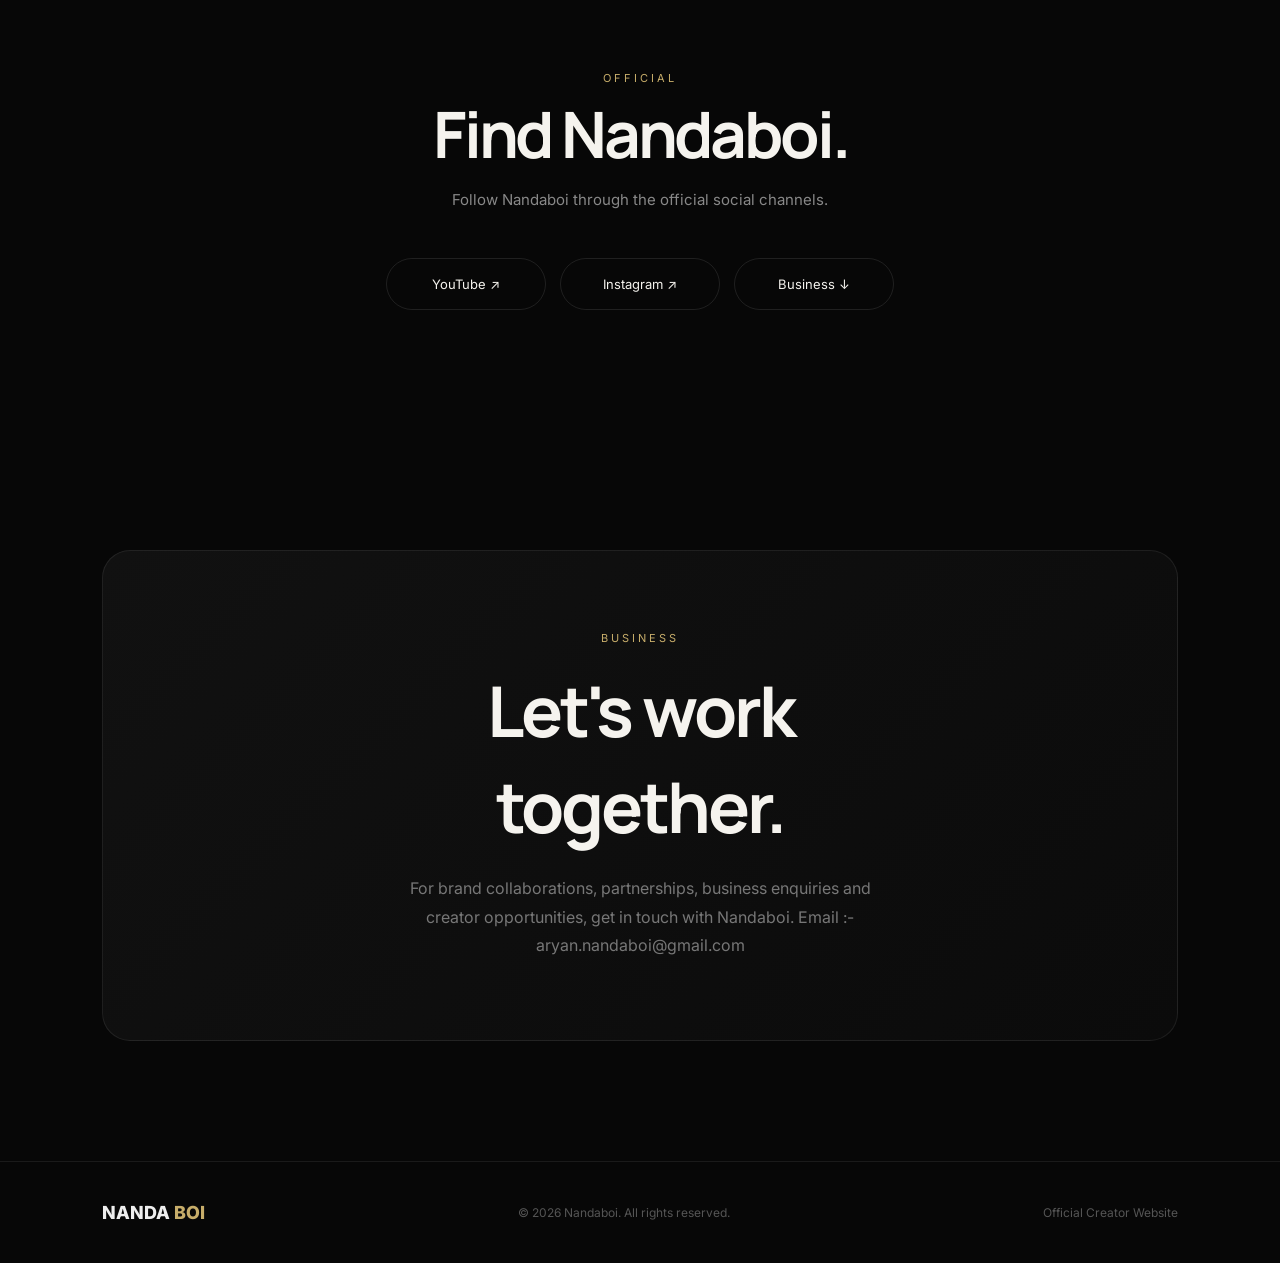
==== commit 443af62c: "Update index.html" ====
--- a/index.html
+++ b/index.html
@@ -1411,6 +1411,8 @@
             For brand collaborations, partnerships,
             business enquiries and creator opportunities,
             get in touch with Nandaboi.
+            Email :- aryan.nandaboi@gmail.com
+            
 
         </p>
 
@@ -1422,7 +1424,7 @@
         Example:
 
         <a
-          href="mailto:business@nandaboi.com"
+          href="aryan.nandaboi@gmail.com"
           class="primary-button"
           style="display:inline-block;margin-top:30px;">
 
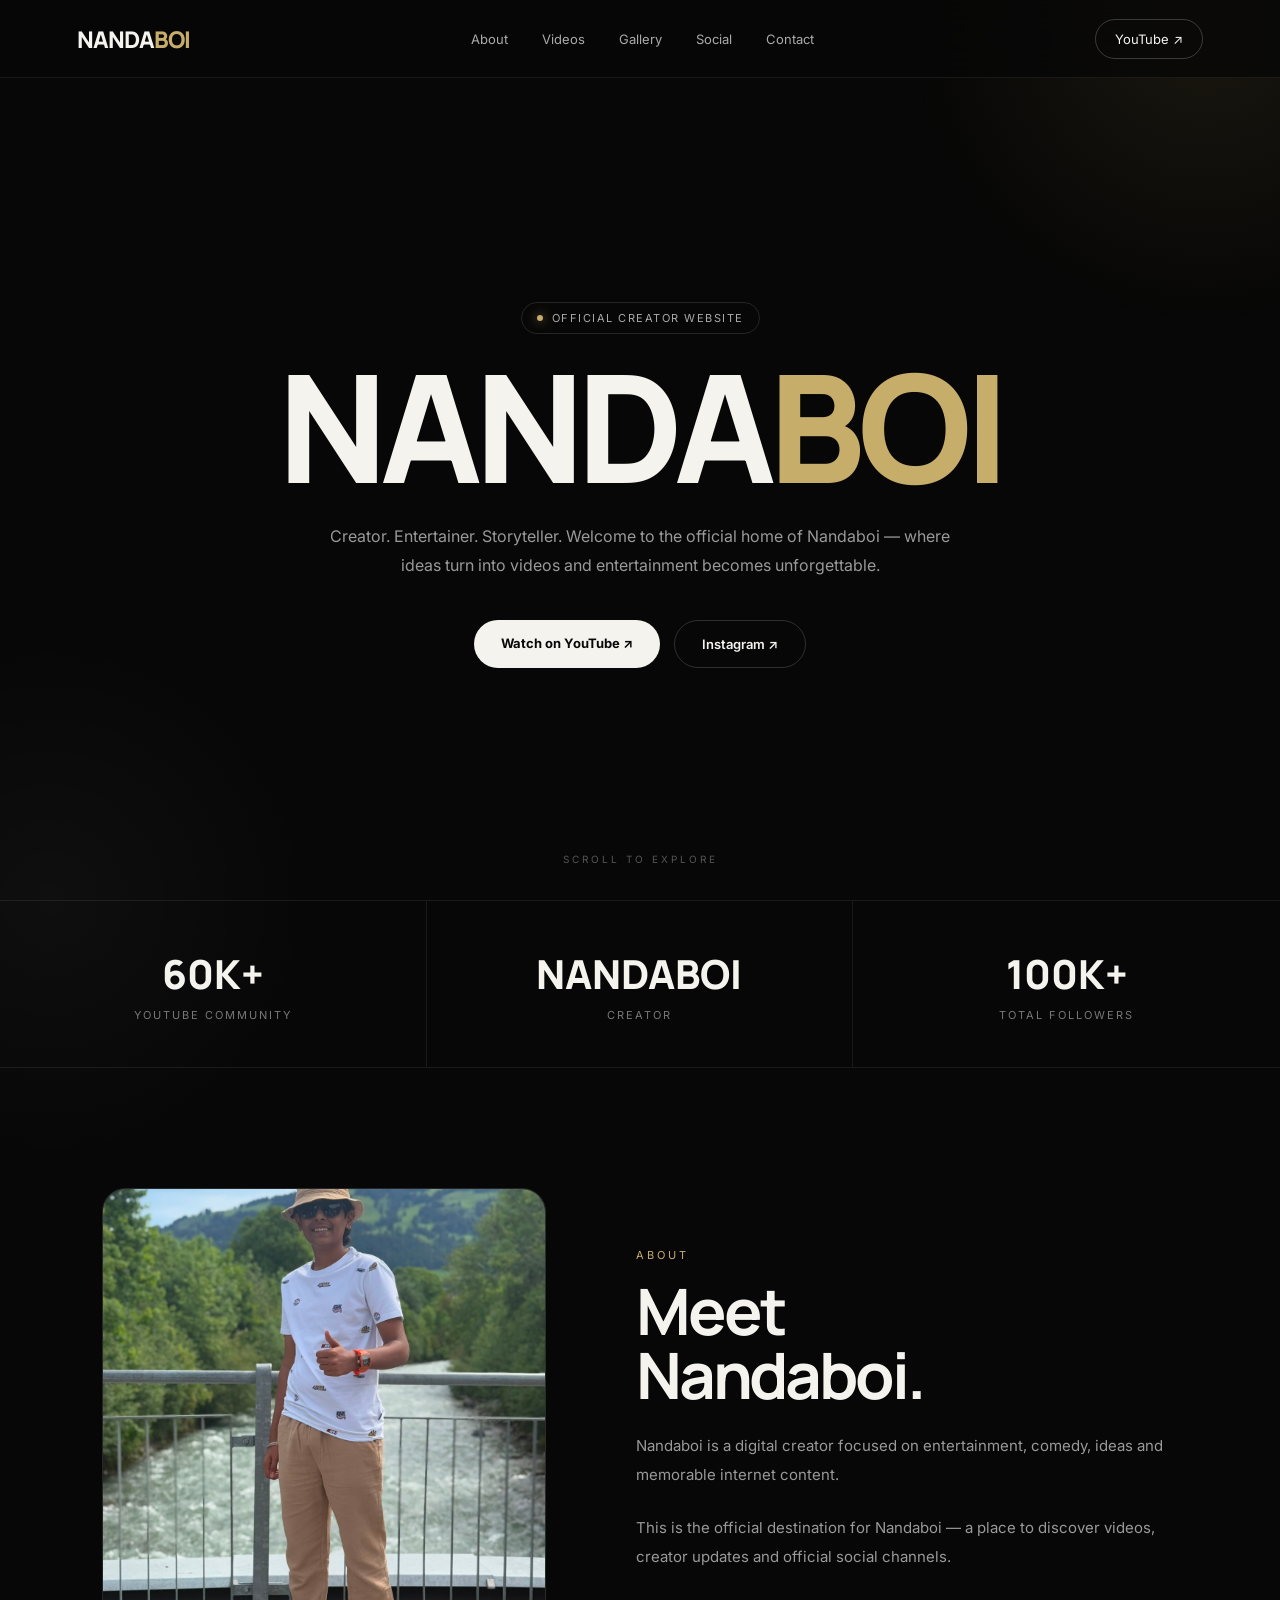
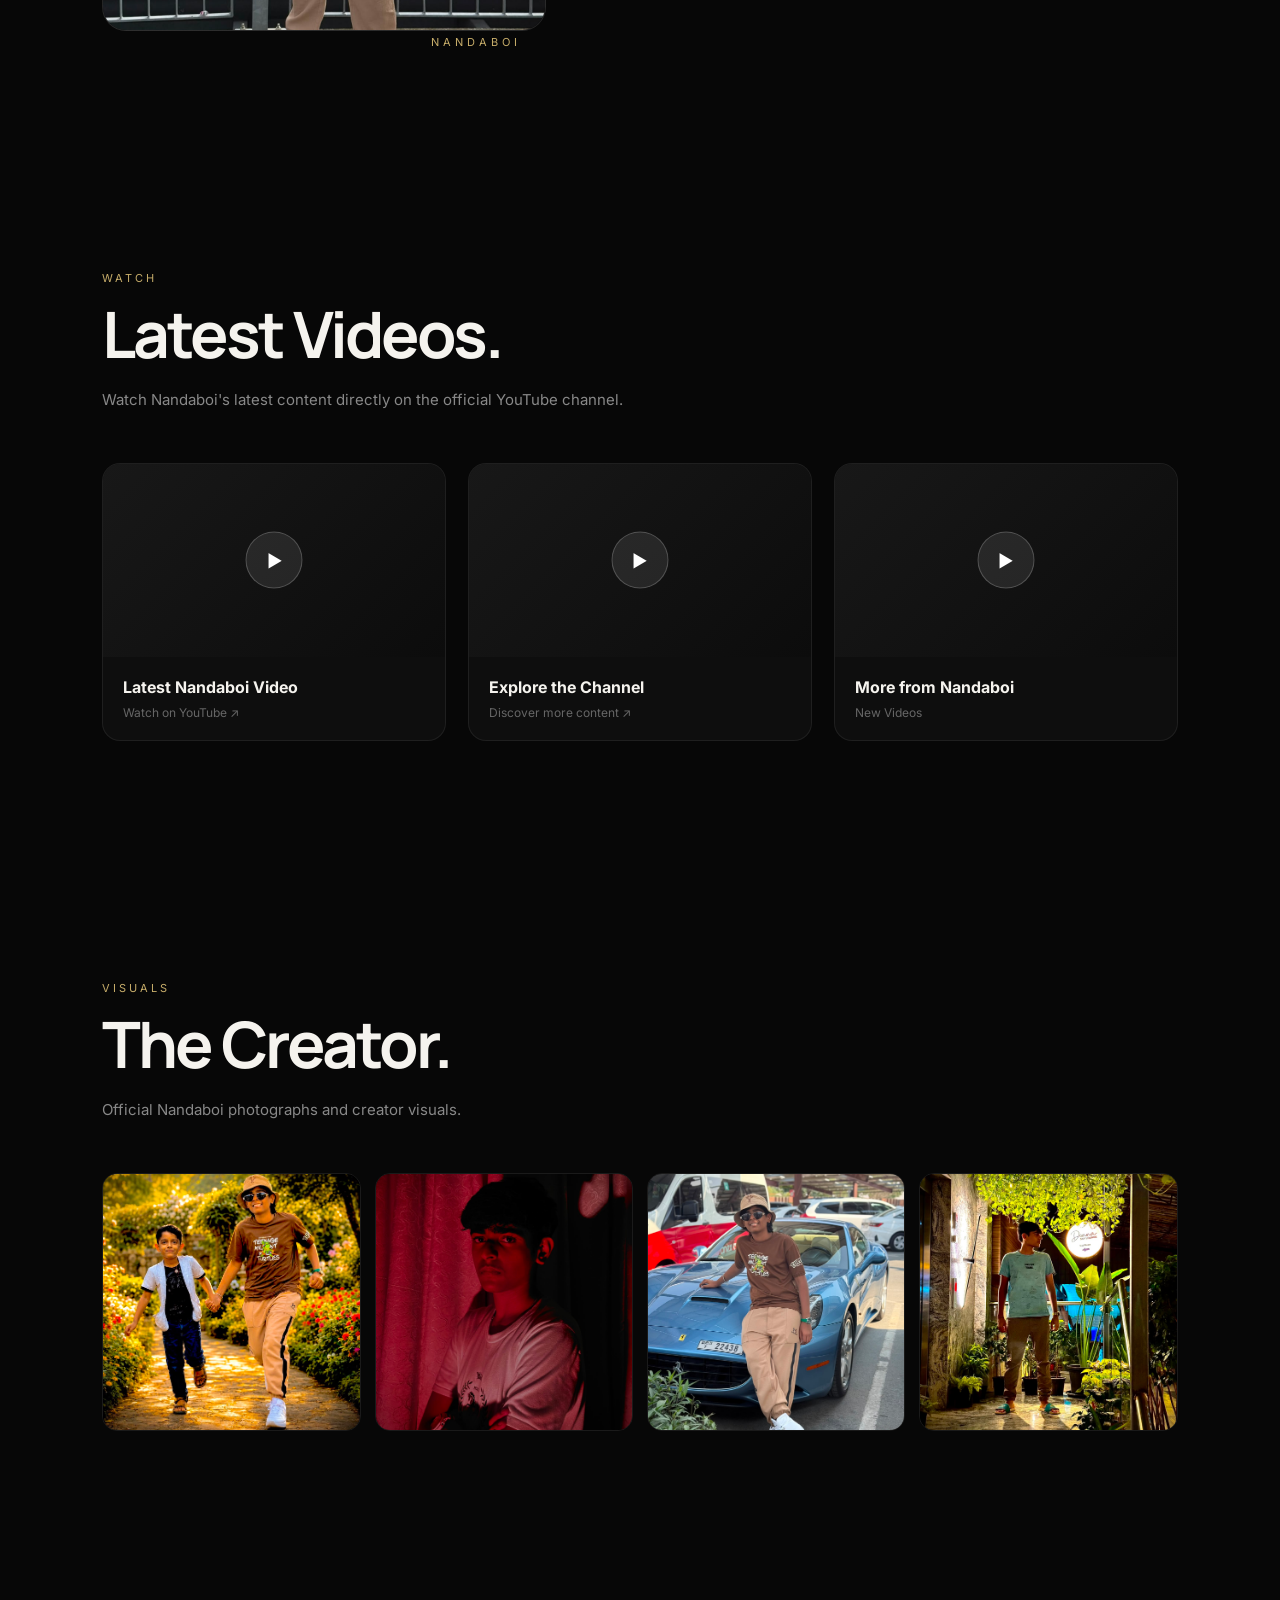
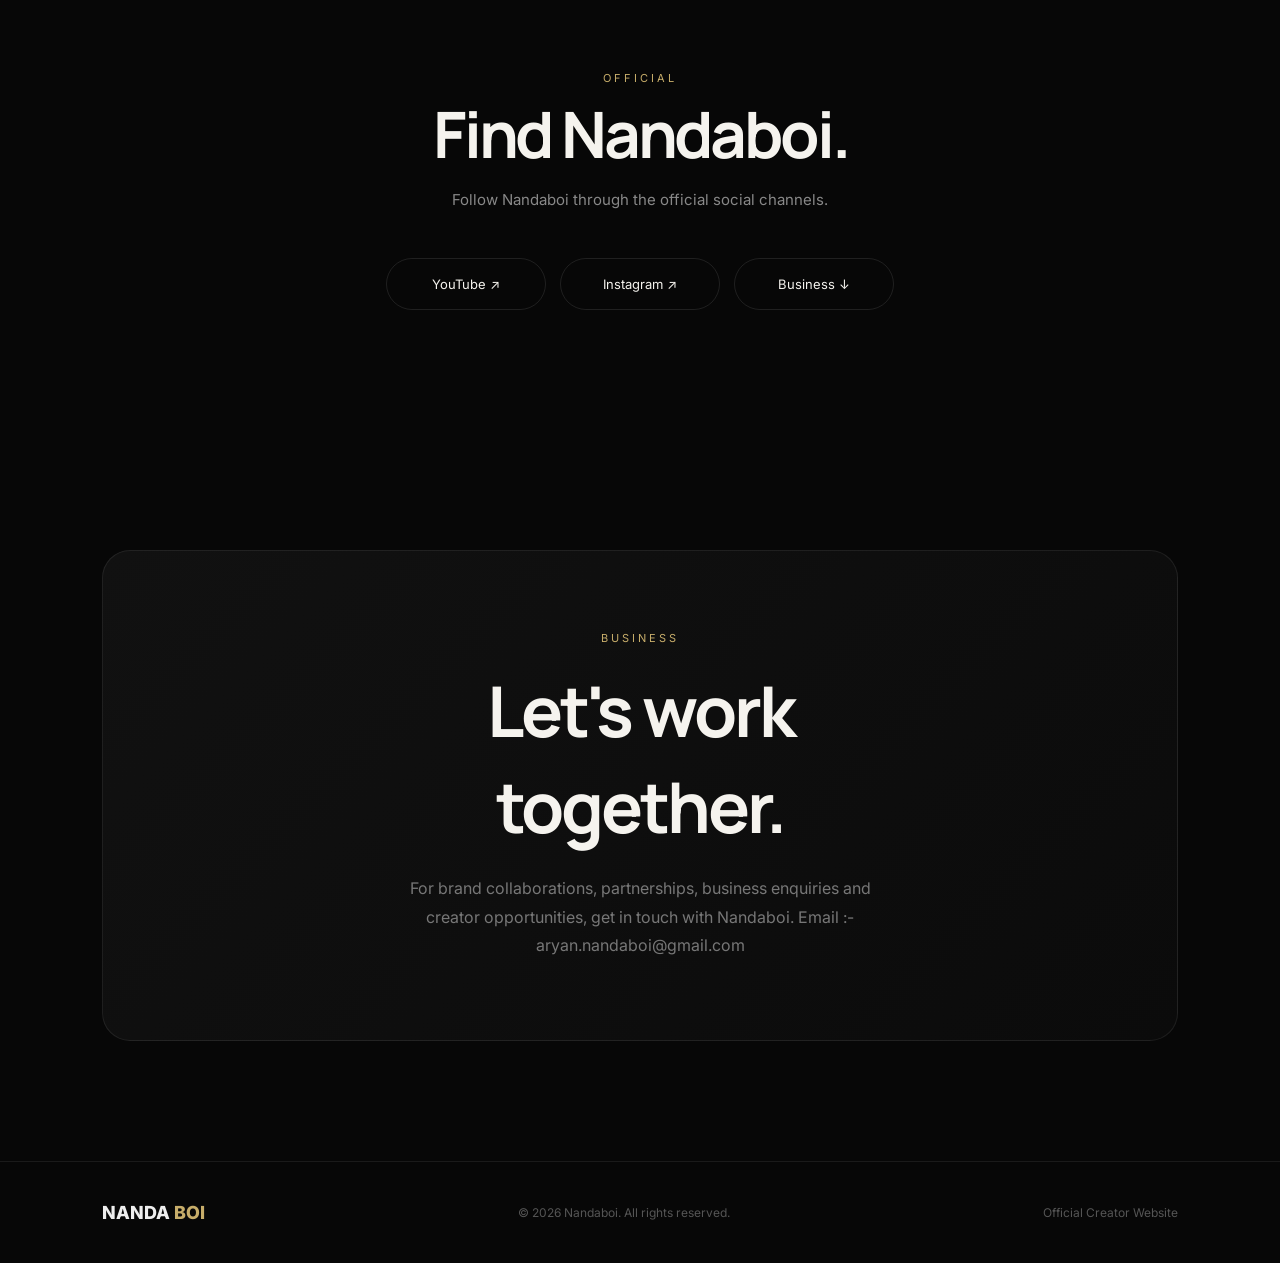
==== commit 5d4011d7: "Update index.html" ====
--- a/index.html
+++ b/index.html
@@ -1036,11 +1036,11 @@
     <div class="stat">
 
         <div class="stat-number">
-            100%
+            100K+
         </div>
 
         <div class="stat-label">
-            Original Energy
+            Total FOLLOWERS
         </div>
 
     </div>
@@ -1157,6 +1157,33 @@
 
 
     <div class="video-grid">
+
+
+        <a
+            href="https://youtu.be/jUQehTgrKi4?si=SEA6dtta2Si457Ef"
+            target="_blank"
+            rel="noopener noreferrer"
+            class="video-card">
+
+
+            <div class="video-thumbnail"></div>
+
+
+            <div class="video-info">
+
+                <h3>
+                    Latest Nandaboi Video
+                </h3>
+
+                <p>
+                    Watch on YouTube ↗
+                </p>
+
+            </div>
+
+
+        </a>
+
 
 
         <a
@@ -1172,11 +1199,11 @@
             <div class="video-info">
 
                 <h3>
-                    Latest Nandaboi Video
+                    Explore the Channel
                 </h3>
 
                 <p>
-                    Watch on YouTube ↗
+                    Discover more content ↗
                 </p>
 
             </div>
@@ -1187,7 +1214,7 @@
 
 
         <a
-            href="https://www.youtube.com/@nandaboi"
+            href="https://youtu.be/KdH8h0p2_AU?si=J_SixSfcQDesPVEO"
             target="_blank"
             rel="noopener noreferrer"
             class="video-card">
@@ -1199,38 +1226,11 @@
             <div class="video-info">
 
                 <h3>
-                    Explore the Channel
-                </h3>
-
-                <p>
-                    Discover more content ↗
-                </p>
-
-            </div>
-
-
-        </a>
-
-
-
-        <a
-            href="https://www.youtube.com/@nandaboi"
-            target="_blank"
-            rel="noopener noreferrer"
-            class="video-card">
-
-
-            <div class="video-thumbnail"></div>
-
-
-            <div class="video-info">
-
-                <h3>
                     More from Nandaboi
                 </h3>
 
                 <p>
-                    Open YouTube ↗
+                    New Videos
                 </p>
 
             </div>
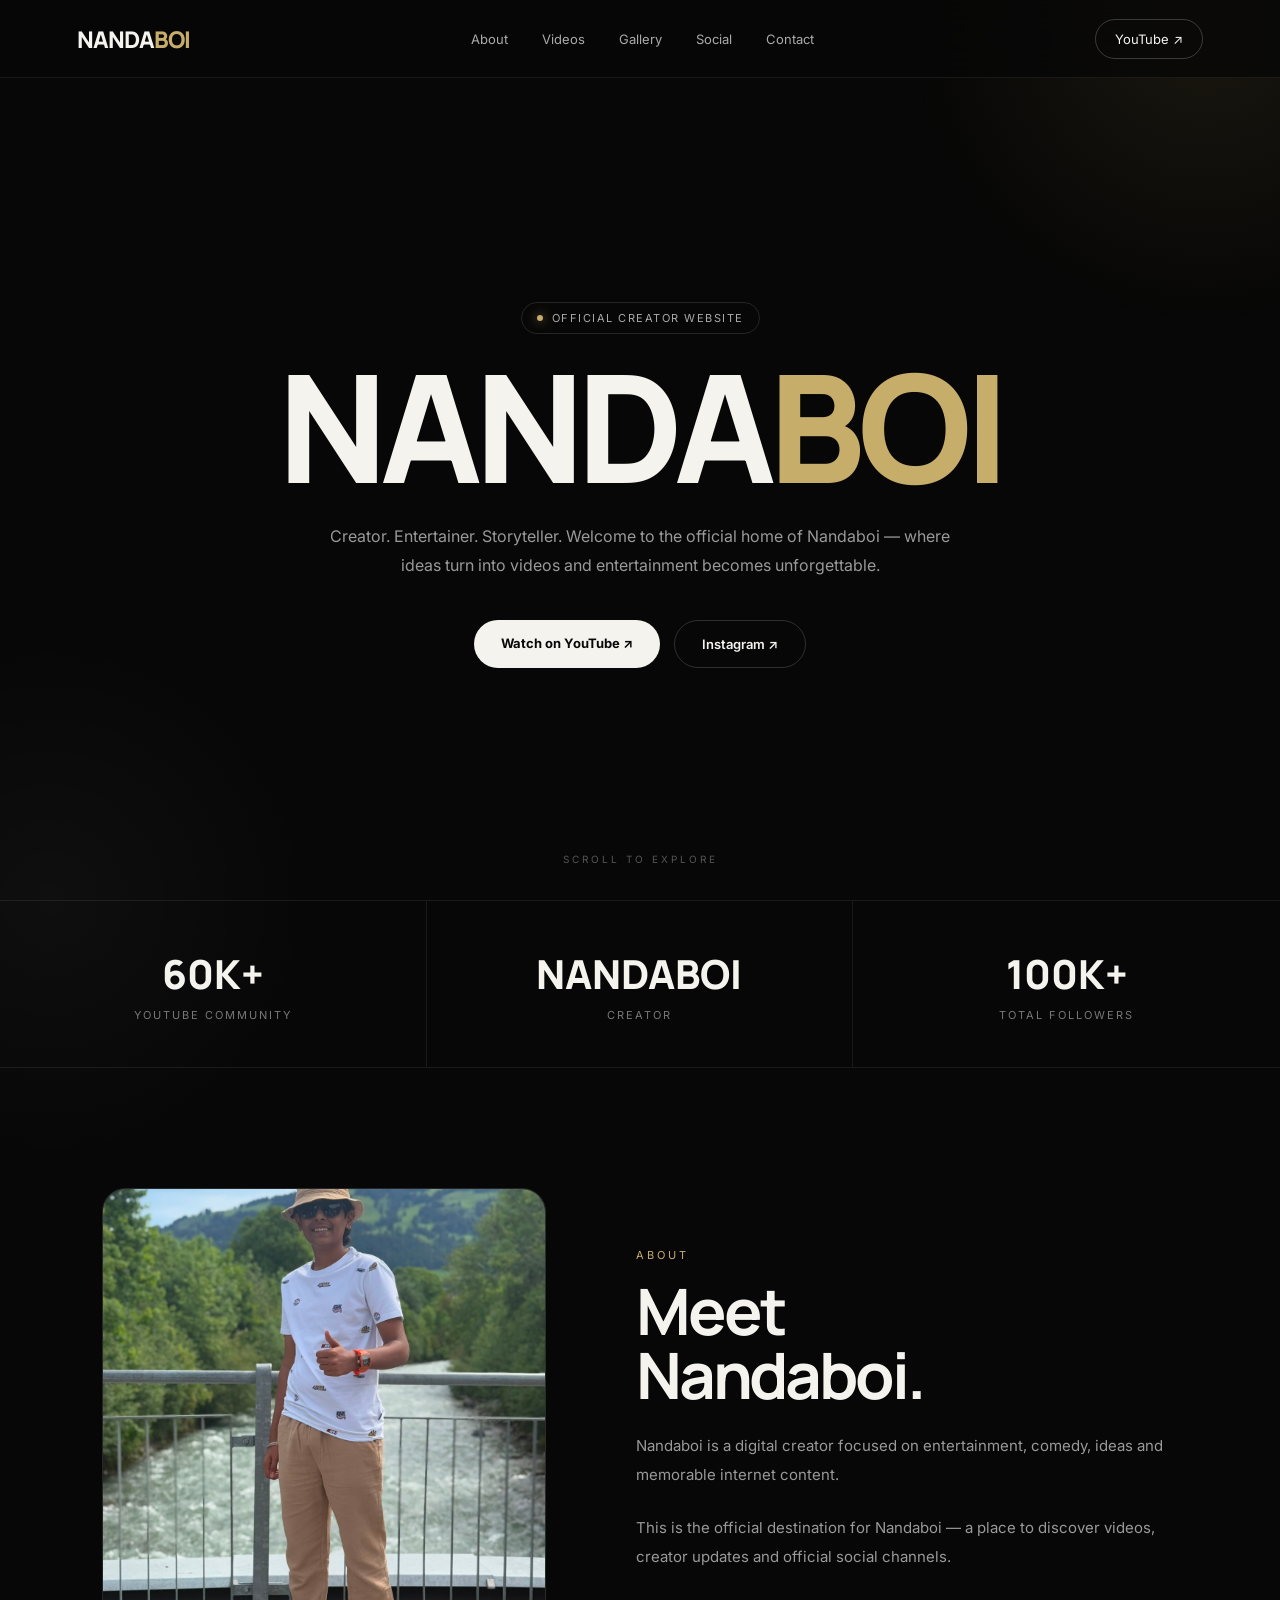
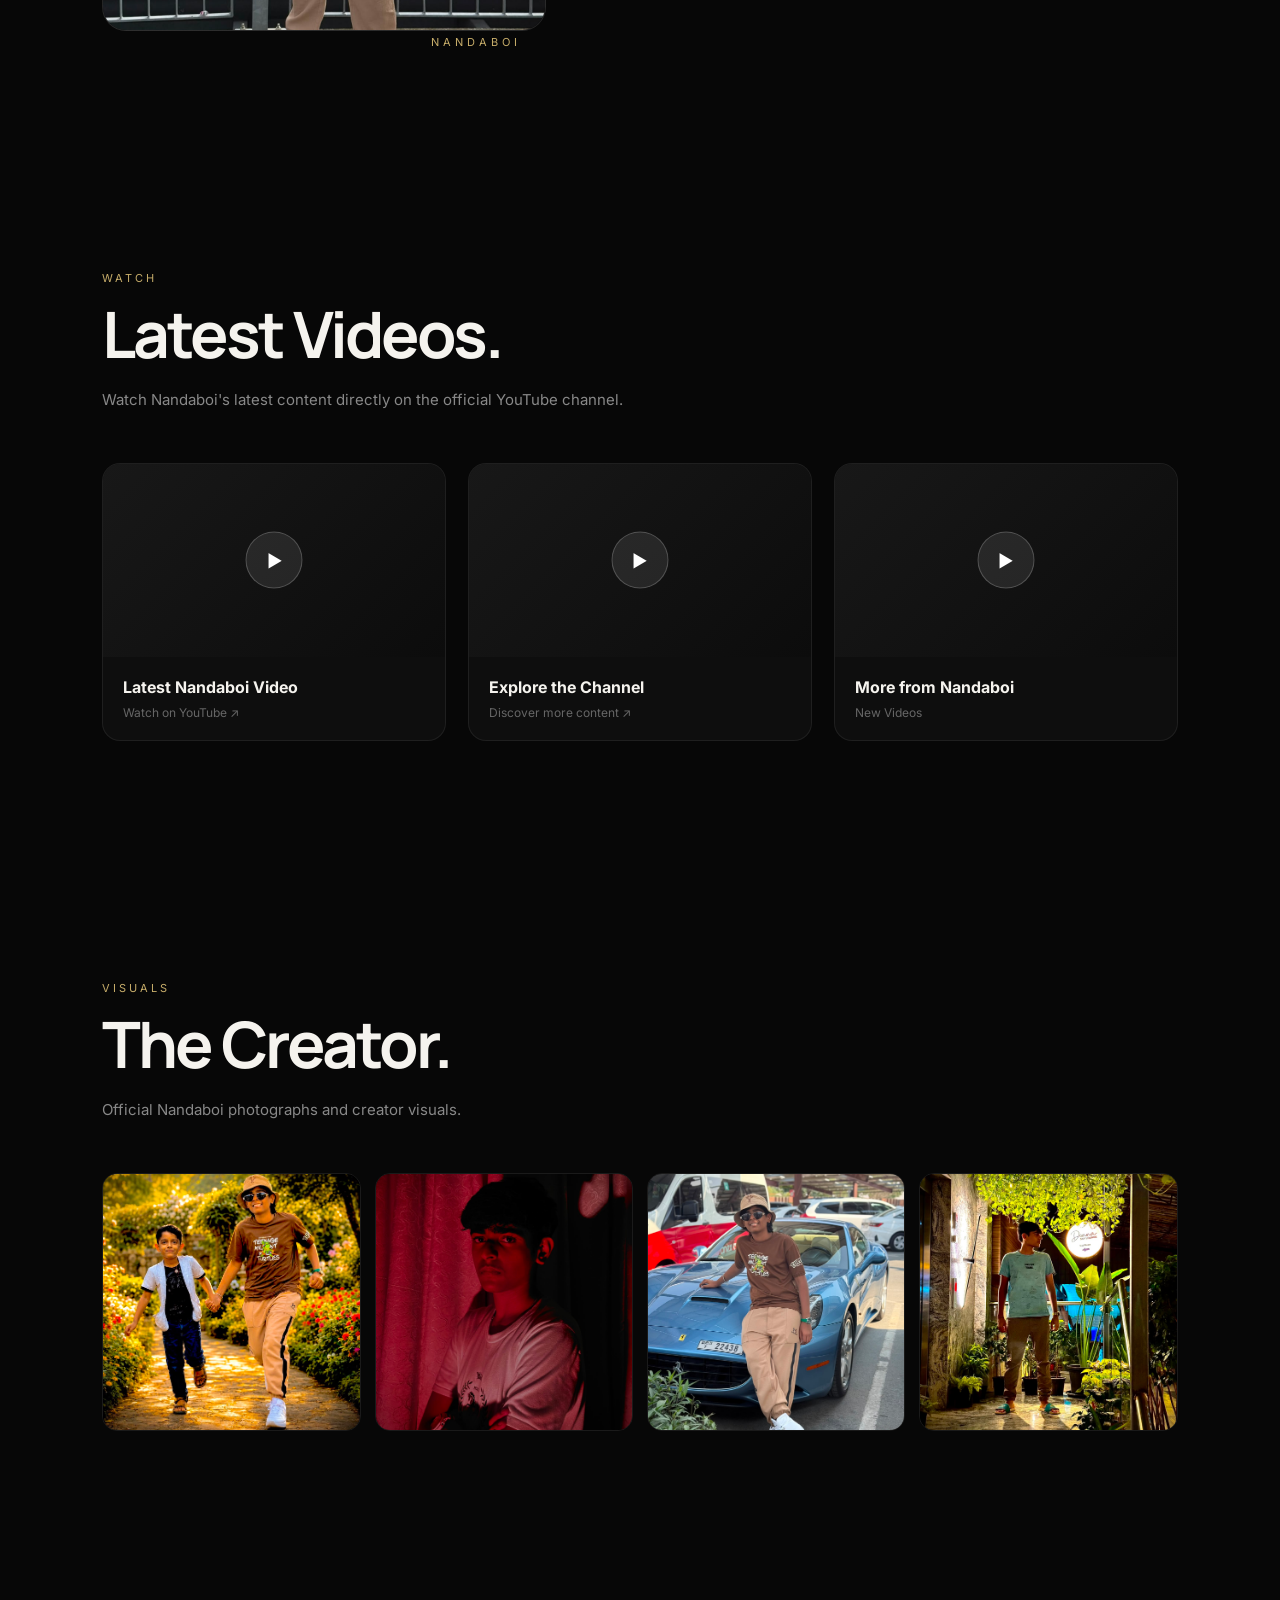
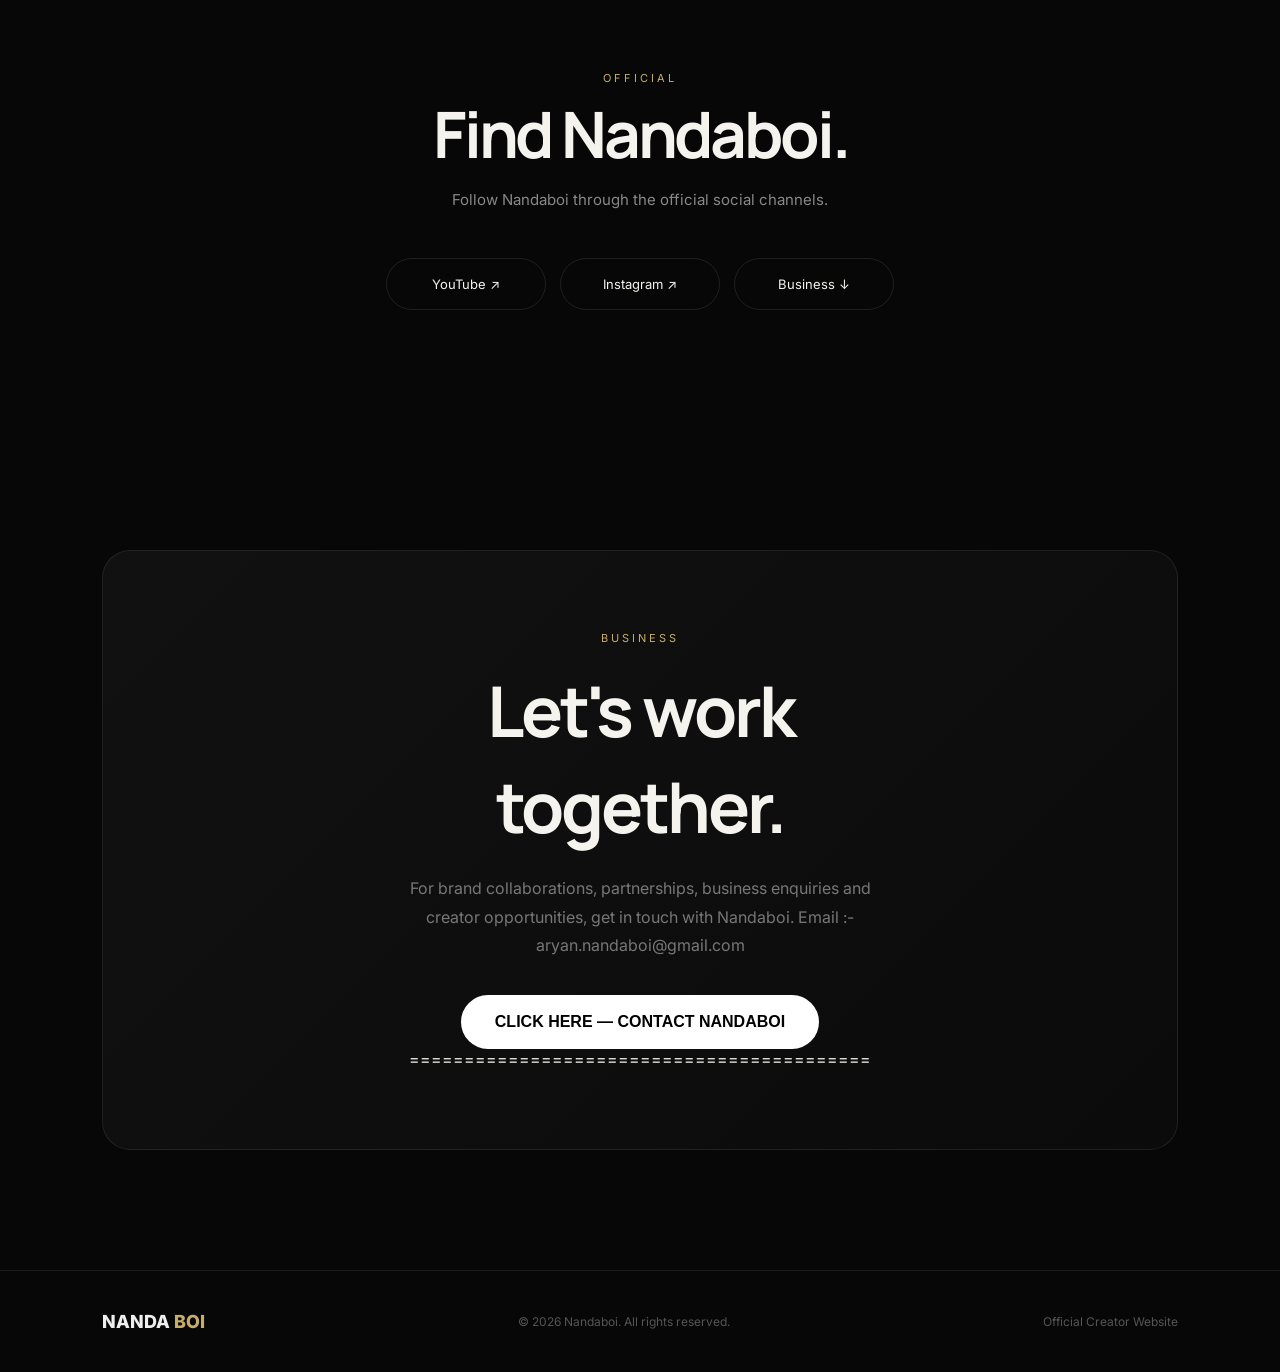
==== commit e4c0b1d0: "Update index.html" ====
--- a/index.html
+++ b/index.html
@@ -1419,21 +1419,32 @@
 
         <!--
         ==========================================
-        ADD YOUR BUSINESS EMAIL HERE
-
-        Example:
-
-        <a
-          href="aryan.nandaboi@gmail.com"
-          class="primary-button"
-          style="display:inline-block;margin-top:30px;">
-
-          Contact Nandaboi
-
-        </a>
+        ADD YOUR BUSINESS EMAIL HERE -->
+<div style="text-align:center; margin-top:35px;">
+
+    <a href="mailto:aryan.nandaboi@gmail.com"
+       style="
+       display:inline-block;
+       background:#ffffff;
+       color:#000000;
+       padding:16px 32px;
+       border-radius:50px;
+       font-family:Arial, sans-serif;
+       font-size:16px;
+       font-weight:bold;
+       text-decoration:none;
+       border:2px solid #ffffff;
+       cursor:pointer;
+       ">
+       
+       CLICK HERE — CONTACT NANDABOI
+
+    </a>
+
+</div>
 
         ==========================================
-        -->
+        
 
 
     </div>
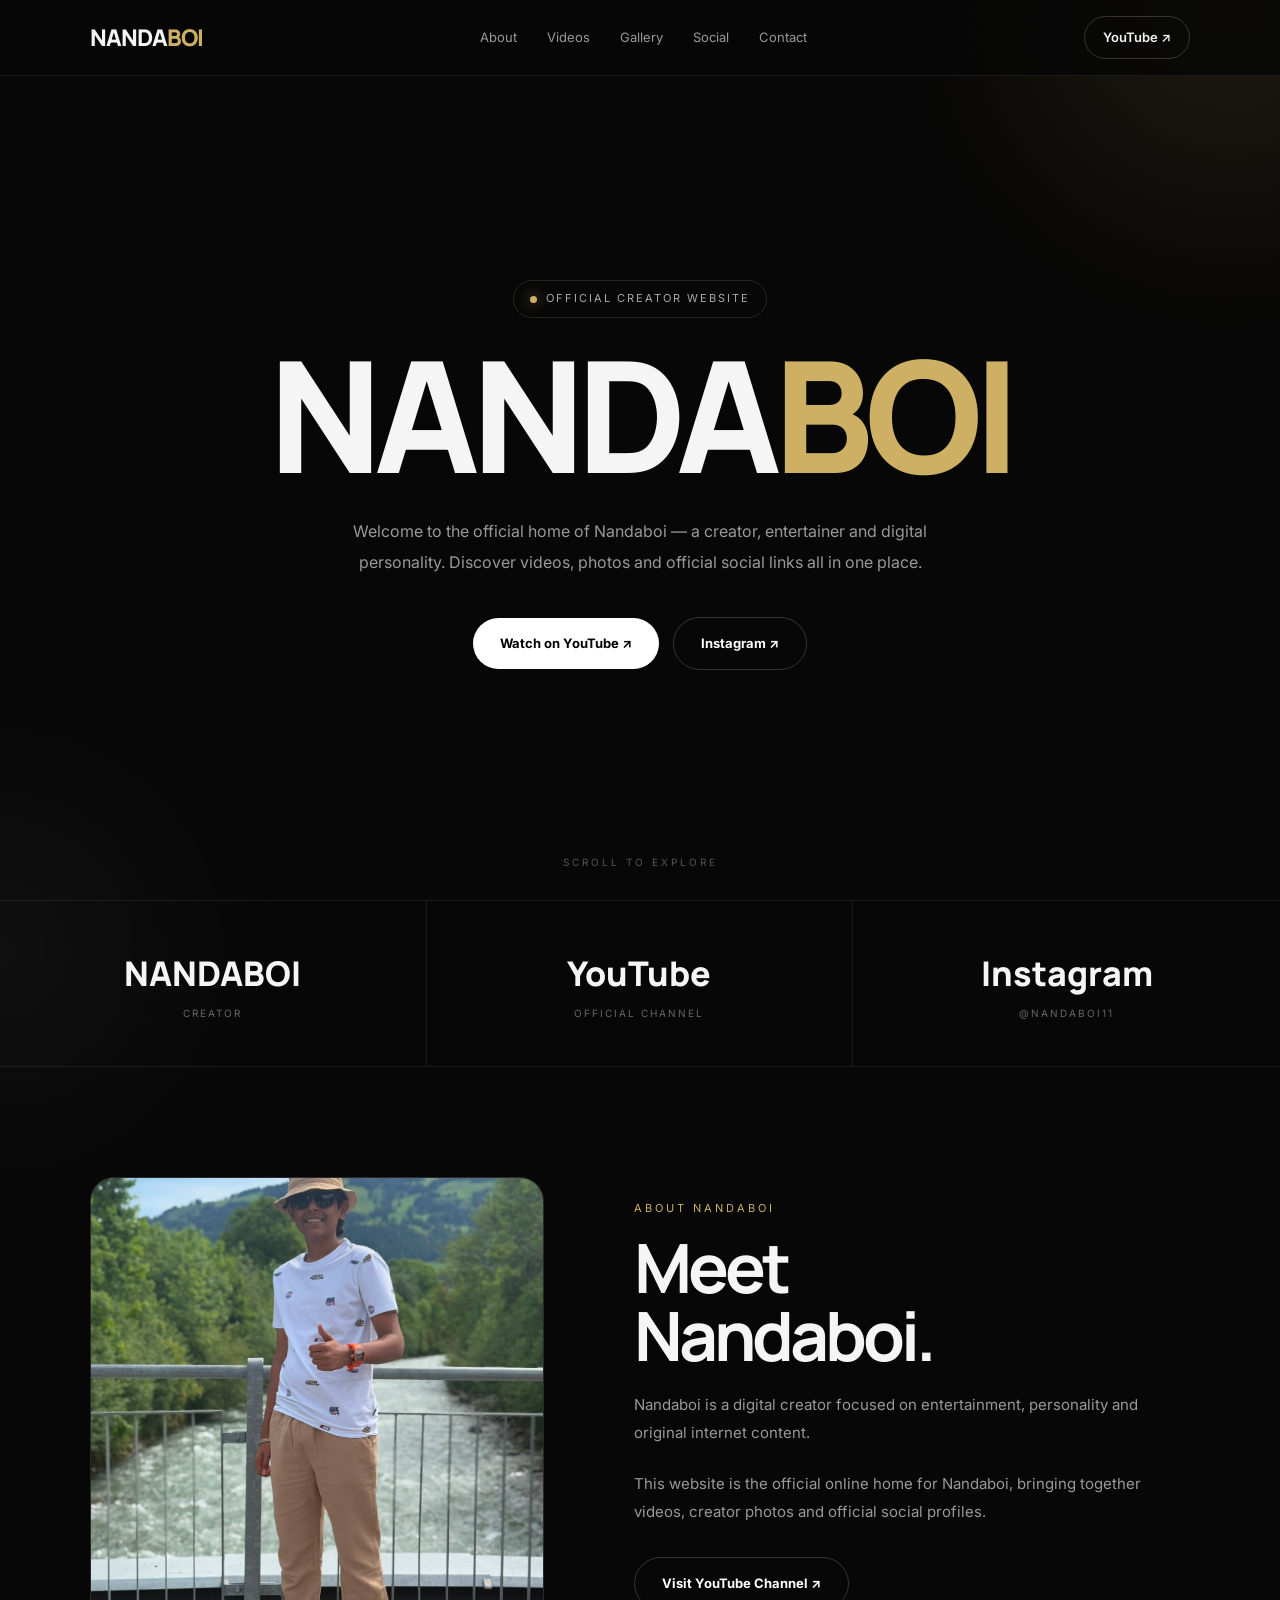
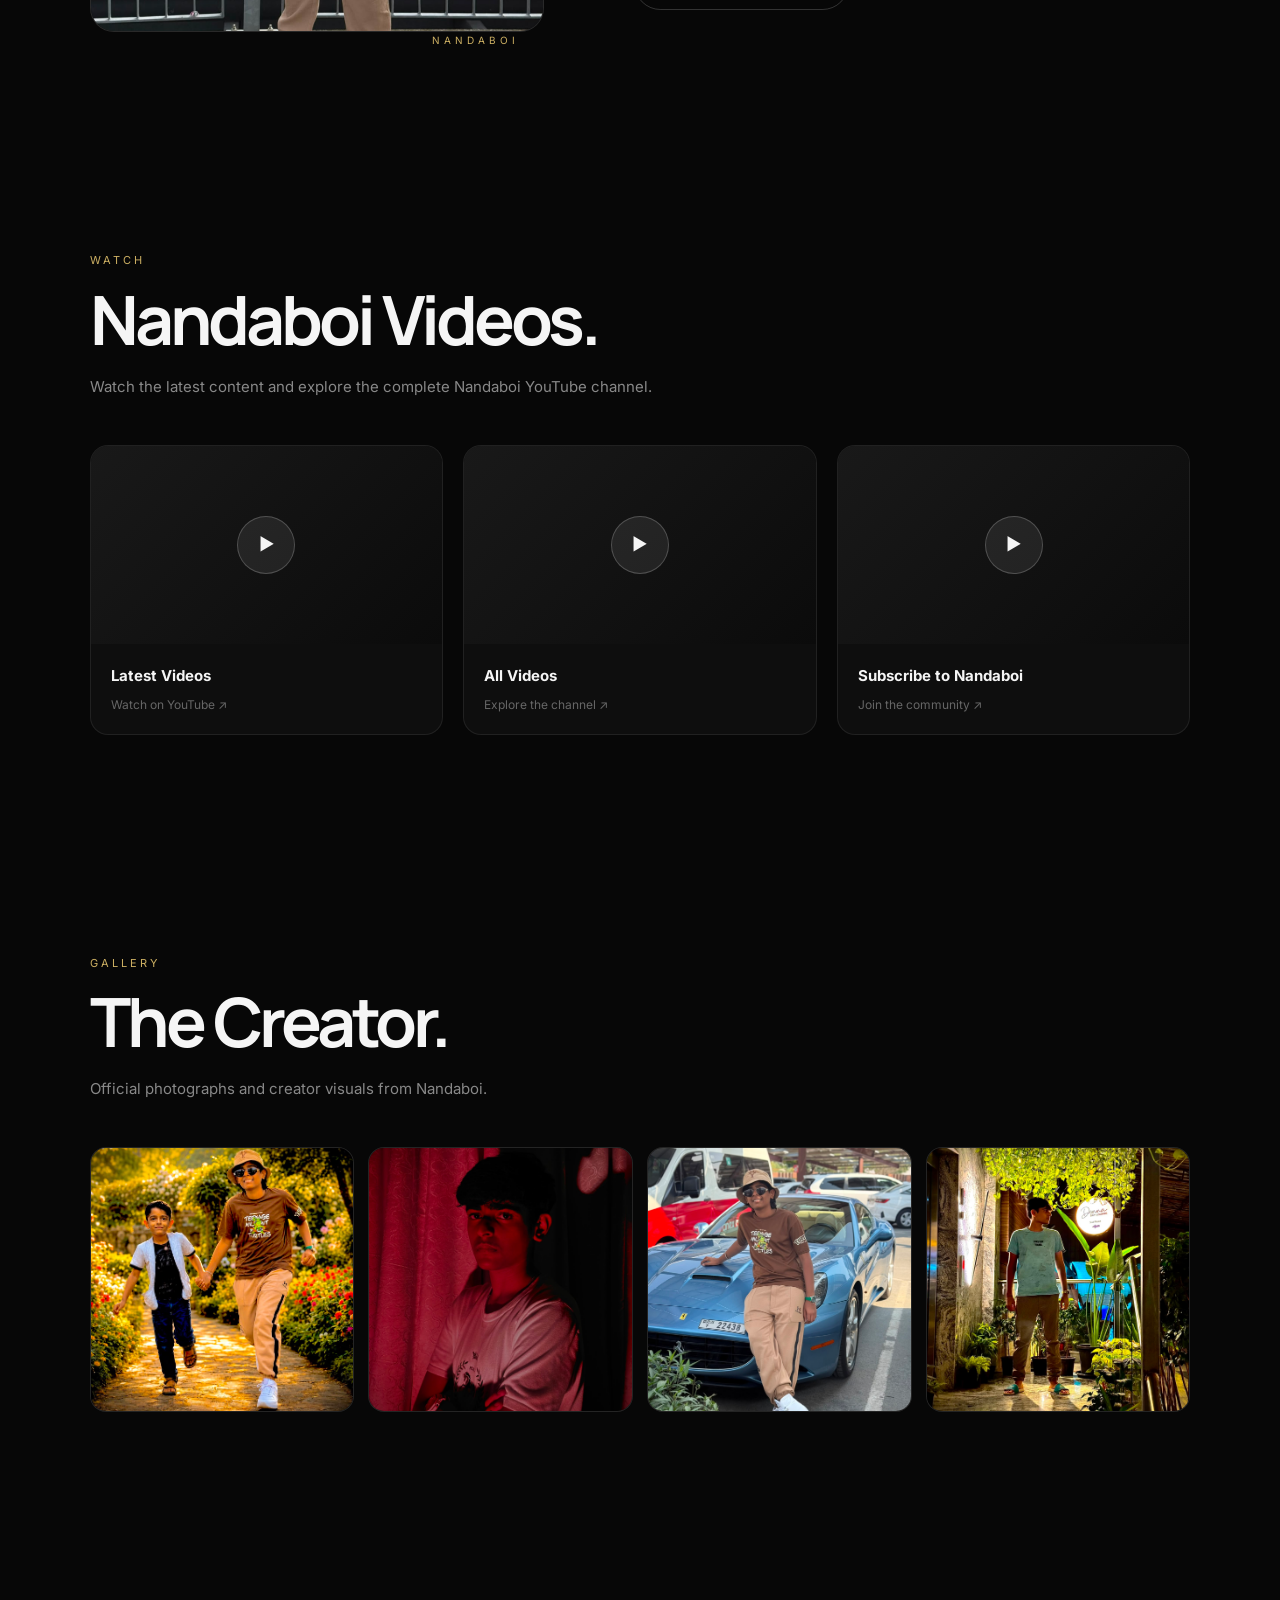
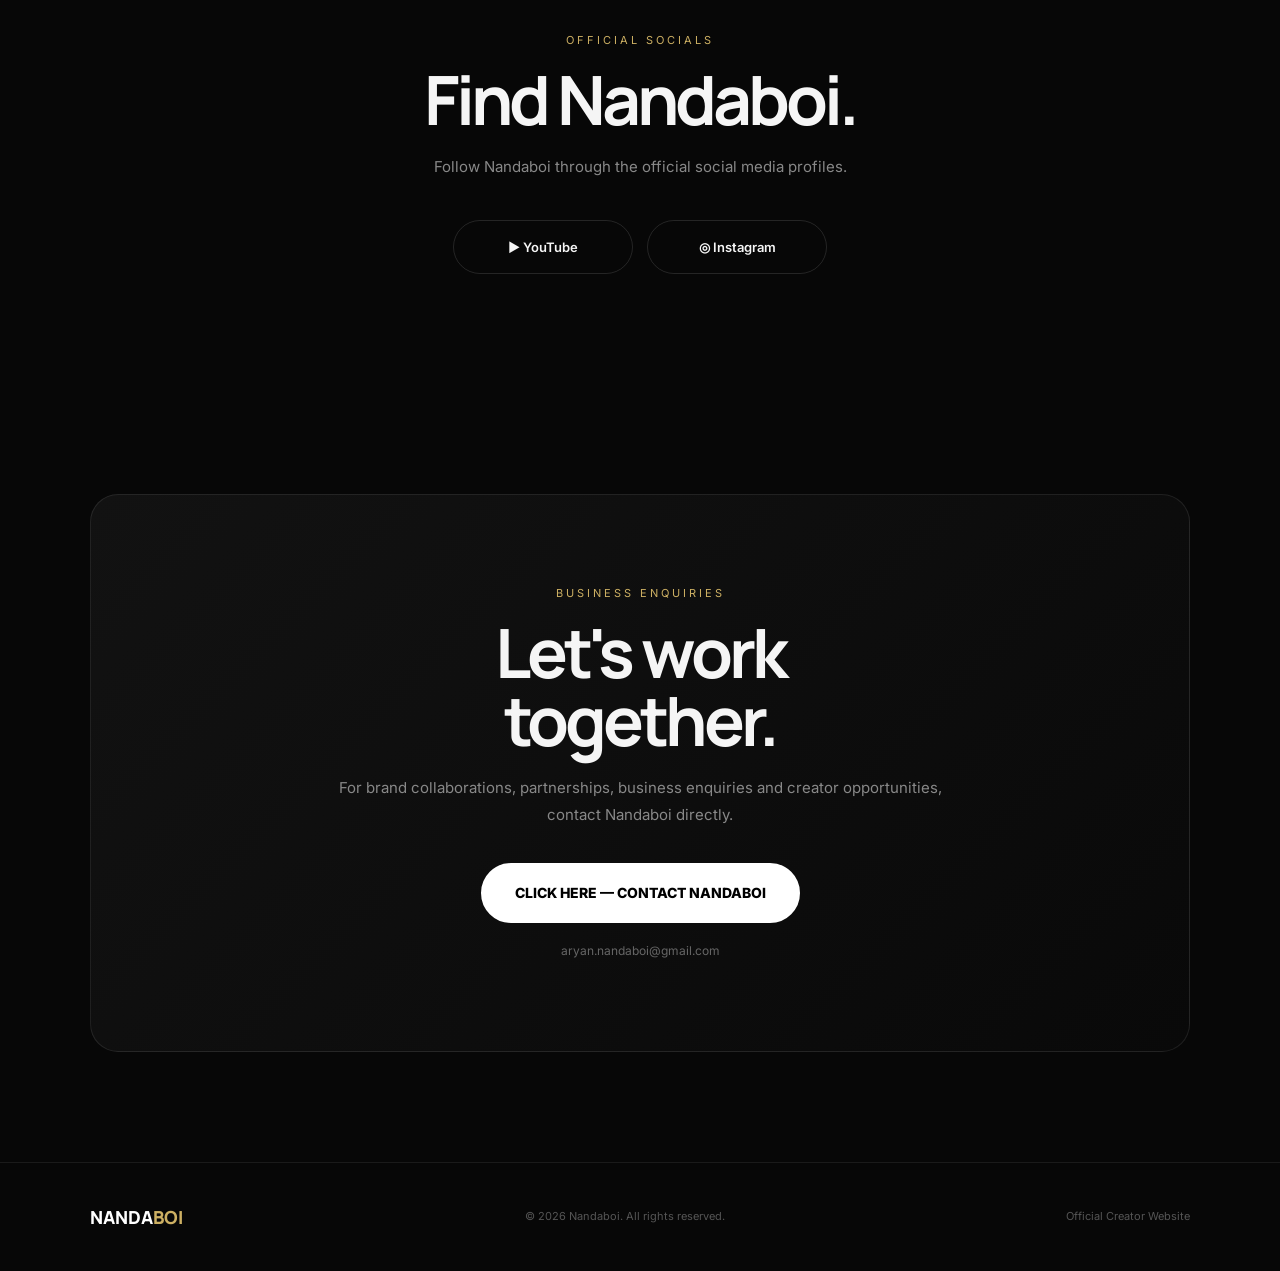
==== commit e4ca39ab: "Update index.html" ====
--- a/index.html
+++ b/index.html
@@ -1,42 +1,58 @@
 <!DOCTYPE html>
 <html lang="en">
 <head>
+
     <meta charset="UTF-8">
 
-    <title>Nandaboi — Official Creator Website</title>
+    <meta name="viewport"
+          content="width=device-width, initial-scale=1.0">
+
+    <title>Nandaboi | Official Creator Website</title>
 
     <meta name="description"
-          content="Official website of Nandaboi — YouTube creator and entertainer. Watch videos, discover creator content and follow Nandaboi on YouTube and Instagram.">
-
-    <meta name="keywords"
-          content="Nandaboi, Nandaboi YouTube, Nandaboi Instagram, Nandaboi official, YouTuber, creator, entertainment">
+          content="Official website of Nandaboi — YouTube creator, entertainer and digital personality. Watch videos, explore photos and follow Nandaboi on YouTube and Instagram.">
 
     <meta name="author" content="Nandaboi">
 
-    <meta name="viewport" content="width=device-width, initial-scale=1.0">
-
-    <meta property="og:title" content="Nandaboi — Official Creator Website">
+    <meta name="robots" content="index, follow">
+
+    <meta name="theme-color" content="#080808">
+
+
+    <!-- =========================
+         SOCIAL MEDIA PREVIEW
+    ========================== -->
+
+    <meta property="og:title"
+          content="Nandaboi | Official Creator Website">
+
     <meta property="og:description"
-          content="The official home of Nandaboi — creator, entertainer and YouTuber.">
-    <meta property="og:type" content="website">
+          content="Official home of Nandaboi — creator, entertainer and YouTuber.">
+
+    <meta property="og:type"
+          content="website">
+
+    <meta property="og:image"
+          content="nandaboi.jpg">
+
 
     <!-- =========================
-         GOOGLE / SEARCH ENGINE
-         CREATOR INFORMATION
+         CREATOR STRUCTURED DATA
     ========================== -->
 
     <script type="application/ld+json">
     {
-      "@context": "https://schema.org",
-      "@type": "Person",
-      "name": "Nandaboi",
-      "url": "https://www.youtube.com/@nandaboi",
-      "sameAs": [
-        "https://www.youtube.com/@nandaboi",
-        "https://www.instagram.com/nandaboi11"
-      ],
-      "jobTitle": "Content Creator",
-      "description": "Nandaboi is a YouTube content creator and entertainer."
+        "@context": "https://schema.org",
+        "@type": "Person",
+        "name": "Nandaboi",
+        "alternateName": "Nanda Boi",
+        "description": "Nandaboi is a YouTube creator, entertainer and digital personality.",
+        "image": "nandaboi.jpg",
+        "jobTitle": "Content Creator",
+        "sameAs": [
+            "https://www.youtube.com/@nandaboi",
+            "https://www.instagram.com/nandaboi11"
+        ]
     }
     </script>
 
@@ -45,18 +61,22 @@
          FONTS
     ========================== -->
 
-    <link rel="preconnect" href="https://fonts.googleapis.com">
-    <link rel="preconnect" href="https://fonts.gstatic.com" crossorigin>
-
-    <link href="https://fonts.googleapis.com/css2?family=Inter:wght@400;500;600;700;800&family=Manrope:wght@400;500;600;700;800&display=swap"
+    <link rel="preconnect"
+          href="https://fonts.googleapis.com">
+
+    <link rel="preconnect"
+          href="https://fonts.gstatic.com"
+          crossorigin>
+
+    <link href="https://fonts.googleapis.com/css2?family=Inter:wght@400;500;600;700;800&family=Manrope:wght@500;600;700;800&display=swap"
           rel="stylesheet">
 
 
+    <!-- =========================
+         CSS
+    ========================== -->
+
     <style>
-
-        /* =========================
-           RESET
-        ========================== */
 
         * {
             margin: 0;
@@ -64,16 +84,60 @@
             box-sizing: border-box;
         }
 
+
         html {
             scroll-behavior: smooth;
         }
+
 
         body {
             font-family: "Inter", sans-serif;
             background: #070707;
-            color: #f5f3ee;
+            color: #f5f5f5;
+            line-height: 1.6;
             overflow-x: hidden;
         }
+
+
+        body::before {
+            content: "";
+            position: fixed;
+            width: 700px;
+            height: 700px;
+            top: -350px;
+            right: -300px;
+
+            background:
+                radial-gradient(
+                    circle,
+                    rgba(205, 176, 99, 0.12),
+                    transparent 68%
+                );
+
+            pointer-events: none;
+            z-index: -1;
+        }
+
+
+        body::after {
+            content: "";
+            position: fixed;
+            width: 600px;
+            height: 600px;
+            bottom: -350px;
+            left: -300px;
+
+            background:
+                radial-gradient(
+                    circle,
+                    rgba(255, 255, 255, 0.04),
+                    transparent 70%
+                );
+
+            pointer-events: none;
+            z-index: -1;
+        }
+
 
         a {
             color: inherit;
@@ -81,52 +145,9 @@
         }
 
 
-        /* =========================
-           BACKGROUND
-        ========================== */
-
-        body::before {
-            content: "";
-            position: fixed;
-
-            width: 650px;
-            height: 650px;
-
-            background:
-                radial-gradient(
-                    circle,
-                    rgba(190,160,90,0.11),
-                    transparent 65%
-                );
-
-            top: -300px;
-            right: -250px;
-
-            pointer-events: none;
-
-            z-index: -1;
-        }
-
-        body::after {
-            content: "";
-            position: fixed;
-
-            width: 600px;
-            height: 600px;
-
-            background:
-                radial-gradient(
-                    circle,
-                    rgba(255,255,255,0.035),
-                    transparent 70%
-                );
-
-            bottom: -300px;
-            left: -250px;
-
-            pointer-events: none;
-
-            z-index: -1;
+        img {
+            max-width: 100%;
+            display: block;
         }
 
 
@@ -136,74 +157,76 @@
 
         nav {
             position: fixed;
-
             top: 0;
             left: 0;
-
             width: 100%;
-            height: 78px;
+            height: 76px;
 
             display: flex;
             align-items: center;
             justify-content: space-between;
 
-            padding: 0 6%;
-
-            background: rgba(7,7,7,0.78);
-
-            backdrop-filter: blur(20px);
-            -webkit-backdrop-filter: blur(20px);
+            padding: 0 7%;
+
+            background: rgba(7, 7, 7, 0.82);
+            backdrop-filter: blur(18px);
+            -webkit-backdrop-filter: blur(18px);
 
             border-bottom:
-                1px solid rgba(255,255,255,0.07);
-
-            z-index: 1000;
-        }
+                1px solid rgba(255, 255, 255, 0.08);
+
+            z-index: 999;
+        }
+
 
         .logo {
             font-family: "Manrope", sans-serif;
-
             font-size: 23px;
             font-weight: 800;
-
             letter-spacing: -1px;
         }
 
-        .logo span {
-            color: #c7ad6a;
-        }
+
+        .gold {
+            color: #cdb063;
+        }
+
 
         .nav-links {
             display: flex;
-            gap: 34px;
             align-items: center;
-        }
+            gap: 30px;
+        }
+
 
         .nav-links a {
+            color: #999;
             font-size: 13px;
-            color: #aaa;
-
             transition: 0.3s;
         }
 
+
         .nav-links a:hover {
-            color: white;
-        }
-
-        .nav-button {
-            padding: 11px 19px;
+            color: #fff;
+        }
+
+
+        .nav-cta {
+            padding: 10px 18px;
 
             border:
-                1px solid rgba(255,255,255,0.2);
+                1px solid rgba(255, 255, 255, 0.18);
 
             border-radius: 30px;
 
             font-size: 13px;
+            font-weight: 600;
 
             transition: 0.3s;
         }
 
-        .nav-button:hover {
+
+        .nav-cta:hover {
             background: #fff;
             color: #000;
         }
@@ -216,32 +239,33 @@
         .hero {
             min-height: 100vh;
 
-            padding:
-                170px 8% 100px;
-
             display: flex;
             align-items: center;
             justify-content: center;
 
             text-align: center;
 
+            padding:
+                150px 7% 100px;
+
             position: relative;
         }
 
+
         .hero-content {
-            max-width: 950px;
-        }
-
-        .eyebrow {
+            max-width: 1000px;
+        }
+
+
+        .badge {
             display: inline-flex;
-
             align-items: center;
             gap: 9px;
 
-            padding: 8px 15px;
+            padding: 9px 16px;
 
             border:
-                1px solid rgba(255,255,255,0.12);
+                1px solid rgba(255, 255, 255, 0.12);
 
             border-radius: 50px;
 
@@ -249,126 +273,131 @@
 
             font-size: 11px;
 
-            letter-spacing: 1.5px;
-
+            letter-spacing: 2px;
             text-transform: uppercase;
 
-            margin-bottom: 28px;
-        }
-
-        .eyebrow-dot {
-            width: 6px;
-            height: 6px;
-
-            background: #c7ad6a;
+            margin-bottom: 30px;
+        }
+
+
+        .badge-dot {
+            width: 7px;
+            height: 7px;
+
+            background: #cdb063;
 
             border-radius: 50%;
 
             box-shadow:
-                0 0 12px rgba(199,173,106,0.8);
-        }
+                0 0 14px rgba(205, 176, 99, 0.8);
+        }
+
 
         .hero h1 {
             font-family: "Manrope", sans-serif;
 
             font-size:
-                clamp(65px, 12vw, 150px);
-
-            line-height: 0.85;
-
-            letter-spacing: -7px;
+                clamp(65px, 13vw, 155px);
+
+            line-height: 0.86;
+
+            letter-spacing: -8px;
 
             font-weight: 800;
 
-            margin-bottom: 32px;
-        }
+            margin-bottom: 35px;
+        }
+
 
         .hero h1 span {
-            color: #c7ad6a;
-        }
-
-        .hero p {
-            max-width: 620px;
+            color: #cdb063;
+        }
+
+
+        .hero-description {
+            max-width: 650px;
 
             margin: auto;
 
             color: #999;
 
-            line-height: 1.8;
-
             font-size: 16px;
-        }
+
+            line-height: 1.9;
+        }
+
 
         .hero-buttons {
             display: flex;
-
             justify-content: center;
+            align-items: center;
 
             gap: 14px;
 
+            flex-wrap: wrap;
+
             margin-top: 40px;
-
-            flex-wrap: wrap;
-        }
-
-        .primary-button {
-            background: #f5f3ee;
-
-            color: #080808;
+        }
+
+
+        .button {
+            display: inline-flex;
+
+            align-items: center;
+            justify-content: center;
 
             padding: 15px 27px;
 
             border-radius: 50px;
 
+            font-size: 13px;
             font-weight: 700;
 
-            font-size: 13px;
-
-            transition: 0.3s;
-        }
-
-        .primary-button:hover {
+            transition:
+                transform 0.3s ease,
+                background 0.3s ease,
+                color 0.3s ease,
+                border-color 0.3s ease;
+        }
+
+
+        .button:hover {
             transform: translateY(-3px);
-
-            box-shadow:
-                0 15px 40px rgba(255,255,255,0.12);
-        }
-
-        .secondary-button {
+        }
+
+
+        .button-primary {
+            background: #fff;
+            color: #000;
+        }
+
+
+        .button-primary:hover {
+            background: #cdb063;
+        }
+
+
+        .button-outline {
             border:
-                1px solid rgba(255,255,255,0.16);
-
-            padding: 15px 27px;
-
-            border-radius: 50px;
-
-            font-weight: 600;
-
-            font-size: 13px;
-
-            transition: 0.3s;
-        }
-
-        .secondary-button:hover {
-            border-color: #c7ad6a;
-
-            color: #c7ad6a;
-        }
-
-
-        /* =========================
-           SCROLL
-        ========================== */
-
-        .scroll {
+                1px solid rgba(255, 255, 255, 0.18);
+
+            color: #fff;
+        }
+
+
+        .button-outline:hover {
+            border-color: #cdb063;
+            color: #cdb063;
+        }
+
+
+        .scroll-text {
             position: absolute;
 
-            bottom: 35px;
-
+            bottom: 30px;
             left: 50%;
 
-            transform:
-                translateX(-50%);
+            transform: translateX(-50%);
 
             color: #555;
 
@@ -385,11 +414,12 @@
         ========================== */
 
         section {
-            padding: 120px 8%;
-        }
+            padding: 110px 7%;
+        }
+
 
         .section-label {
-            color: #c7ad6a;
+            color: #cdb063;
 
             font-size: 11px;
 
@@ -397,30 +427,32 @@
 
             text-transform: uppercase;
 
-            margin-bottom: 17px;
-        }
+            margin-bottom: 15px;
+        }
+
 
         .section-title {
             font-family: "Manrope", sans-serif;
 
             font-size:
-                clamp(36px, 5vw, 65px);
-
-            letter-spacing: -3px;
+                clamp(38px, 6vw, 68px);
 
             line-height: 1;
 
+            letter-spacing: -4px;
+
             margin-bottom: 20px;
         }
 
+
         .section-description {
+            max-width: 620px;
+
             color: #888;
 
-            max-width: 600px;
+            font-size: 15px;
 
             line-height: 1.8;
-
-            font-size: 15px;
         }
 
 
@@ -429,51 +461,55 @@
         ========================== */
 
         .stats {
-            border-top:
-                1px solid rgba(255,255,255,0.08);
-
-            border-bottom:
-                1px solid rgba(255,255,255,0.08);
-
             display: grid;
 
             grid-template-columns:
                 repeat(3, 1fr);
 
+            border-top:
+                1px solid rgba(255, 255, 255, 0.08);
+
+            border-bottom:
+                1px solid rgba(255, 255, 255, 0.08);
+
             padding: 0;
         }
 
+
         .stat {
-            padding: 45px 30px;
+            padding: 45px 20px;
 
             text-align: center;
 
             border-right:
-                1px solid rgba(255,255,255,0.08);
-        }
+                1px solid rgba(255, 255, 255, 0.08);
+        }
+
 
         .stat:last-child {
             border-right: none;
         }
 
+
         .stat-number {
             font-family: "Manrope", sans-serif;
 
-            font-size: 40px;
+            font-size: 34px;
 
             font-weight: 800;
-        }
+
+            margin-bottom: 5px;
+        }
+
 
         .stat-label {
-            color: #777;
-
-            font-size: 11px;
+            color: #666;
+
+            font-size: 10px;
+
+            letter-spacing: 2px;
 
             text-transform: uppercase;
-
-            letter-spacing: 2px;
-
-            margin-top: 7px;
         }
 
 
@@ -492,11 +528,10 @@
             align-items: center;
         }
 
-        .creator-photo {
+
+        .main-photo {
             width: 100%;
 
-            max-width: 460px;
-
             aspect-ratio: 1 / 1;
 
             object-fit: cover;
@@ -504,269 +539,331 @@
             border-radius: 24px;
 
             border:
-                1px solid rgba(255,255,255,0.1);
-
-            display: block;
+                1px solid rgba(255, 255, 255, 0.1);
+
+            background: #111;
+        }
+
+
+        .photo-frame {
+            position: relative;
+        }
+
+
+        .photo-frame::after {
+            content: "NANDABOI";
+
+            position: absolute;
+
+            right: 25px;
+            bottom: -16px;
+
+            color: #cdb063;
+
+            font-size: 10px;
+
+            letter-spacing: 4px;
+        }
+
+
+        .about-text p {
+            color: #999;
+
+            font-size: 15px;
+
+            line-height: 1.9;
+
+            margin-top: 22px;
+        }
+
+
+        /* =========================
+           VIDEOS
+        ========================== */
+
+        .video-grid {
+            display: grid;
+
+            grid-template-columns:
+                repeat(3, 1fr);
+
+            gap: 20px;
+
+            margin-top: 45px;
+        }
+
+
+        .video-card {
+            background: #0e0e0e;
+
+            border:
+                1px solid rgba(255, 255, 255, 0.08);
+
+            border-radius: 18px;
+
+            overflow: hidden;
+
+            transition: 0.35s;
+        }
+
+
+        .video-card:hover {
+            transform: translateY(-7px);
+
+            border-color:
+                rgba(205, 176, 99, 0.5);
+        }
+
+
+        .video-image {
+            aspect-ratio: 16 / 9;
 
             background:
                 linear-gradient(
                     135deg,
-                    #171717,
+                    #191919,
                     #0b0b0b
                 );
-        }
-
-        .photo-container {
-            position: relative;
-        }
-
-        .photo-container::after {
-            content: "NANDABOI";
-
-            position: absolute;
-
-            bottom: -18px;
-
-            right: 25px;
-
-            color: #c7ad6a;
-
-            font-size: 11px;
-
-            letter-spacing: 4px;
-        }
-
-        .about-text p {
-            color: #999;
-
-            line-height: 1.9;
-
-            margin-top: 25px;
-
+
+            display: flex;
+
+            align-items: center;
+            justify-content: center;
+        }
+
+
+        .play-circle {
+            width: 58px;
+            height: 58px;
+
+            border-radius: 50%;
+
+            border:
+                1px solid rgba(255, 255, 255, 0.2);
+
+            background:
+                rgba(255, 255, 255, 0.08);
+
+            display: flex;
+
+            align-items: center;
+            justify-content: center;
+
+            font-size: 17px;
+
+            transition: 0.3s;
+        }
+
+
+        .video-card:hover .play-circle {
+            background: #fff;
+            color: #000;
+        }
+
+
+        .video-info {
+            padding: 20px;
+        }
+
+
+        .video-info h3 {
             font-size: 15px;
+
+            margin-bottom: 7px;
+        }
+
+
+        .video-info p {
+            color: #666;
+
+            font-size: 12px;
         }
 
 
         /* =========================
-           VIDEOS
+           GALLERY
         ========================== */
 
-        .video-grid {
-            margin-top: 50px;
-
+        .gallery {
             display: grid;
 
             grid-template-columns:
-                repeat(3, 1fr);
-
-            gap: 22px;
-        }
-
-        .video-card {
-            background: #0e0e0e;
+                repeat(4, 1fr);
+
+            gap: 14px;
+
+            margin-top: 45px;
+        }
+
+
+        .gallery-item {
+            overflow: hidden;
+
+            border-radius: 16px;
+
+            background: #111;
 
             border:
-                1px solid rgba(255,255,255,0.07);
-
-            border-radius: 18px;
-
-            overflow: hidden;
-
-            transition: 0.35s;
-        }
-
-        .video-card:hover {
-            transform:
-                translateY(-7px);
-
-            border-color:
-                rgba(199,173,106,0.4);
-        }
-
-        .video-thumbnail {
+                1px solid rgba(255, 255, 255, 0.08);
+        }
+
+
+        .gallery-item img {
             width: 100%;
 
-            aspect-ratio: 16/9;
+            aspect-ratio: 1 / 1;
 
             object-fit: cover;
+
+            transition: 0.5s;
+        }
+
+
+        .gallery-item:hover img {
+            transform: scale(1.06);
+        }
+
+
+        /* =========================
+           SOCIAL
+        ========================== */
+
+        .social-section {
+            text-align: center;
+        }
+
+
+        .social-section .section-description {
+            margin: auto;
+        }
+
+
+        .social-buttons {
+            display: flex;
+
+            justify-content: center;
+
+            align-items: center;
+
+            flex-wrap: wrap;
+
+            gap: 14px;
+
+            margin-top: 40px;
+        }
+
+
+        .social-button {
+            min-width: 180px;
+
+            padding: 16px 25px;
+
+            border:
+                1px solid rgba(255, 255, 255, 0.12);
+
+            border-radius: 50px;
+
+            font-size: 13px;
+
+            font-weight: 600;
+
+            transition: 0.3s;
+        }
+
+
+        .social-button:hover {
+            background: #fff;
+            color: #000;
+
+            transform: translateY(-3px);
+        }
+
+
+        /* =========================
+           CONTACT
+        ========================== */
+
+        .contact-box {
+            text-align: center;
+
+            padding: 90px 30px;
+
+            border-radius: 28px;
+
+            border:
+                1px solid rgba(255, 255, 255, 0.09);
 
             background:
                 linear-gradient(
                     135deg,
-                    #181818,
-                    #0c0c0c
+                    #121212,
+                    #090909
                 );
-
-            position: relative;
-        }
-
-        .video-thumbnail::after {
-            content: "▶";
-
-            position: absolute;
-
-            left: 50%;
-            top: 50%;
-
-            transform:
-                translate(-50%, -50%);
-
-            width: 55px;
-            height: 55px;
-
-            display: flex;
+        }
+
+
+        .contact-box .section-description {
+            margin: auto;
+        }
+
+
+        .contact-button-wrapper {
+            margin-top: 35px;
+        }
+
+
+        /*
+        =====================================
+        CONTACT BUTTON
+        =====================================
+        */
+
+        .contact-button {
+            display: inline-flex;
 
             align-items: center;
             justify-content: center;
 
-            border-radius: 50%;
-
-            background: rgba(255,255,255,0.09);
-
-            border:
-                1px solid rgba(255,255,255,0.2);
-
-            color: white;
-
-            font-size: 17px;
-        }
-
-        .video-info {
-            padding: 20px;
-        }
-
-        .video-info h3 {
-            font-size: 16px;
-
-            margin-bottom: 8px;
-        }
-
-        .video-info p {
+            padding: 17px 32px;
+
+            background: #ffffff;
+
+            color: #000000;
+
+            border-radius: 50px;
+
+            font-size: 14px;
+
+            font-weight: 800;
+
+            text-decoration: none;
+
+            border: 2px solid #ffffff;
+
+            cursor: pointer;
+
+            transition: 0.3s ease;
+        }
+
+
+        .contact-button:hover {
+            background: #cdb063;
+
+            border-color: #cdb063;
+
+            transform: translateY(-3px);
+
+            box-shadow:
+                0 15px 35px rgba(0, 0, 0, 0.35);
+        }
+
+
+        .email-text {
+            margin-top: 18px;
+
             color: #666;
 
             font-size: 12px;
-        }
-
-
-        /* =========================
-           GALLERY
-        ========================== */
-
-        .gallery {
-            margin-top: 50px;
-
-            display: grid;
-
-            grid-template-columns:
-                repeat(4, 1fr);
-
-            gap: 14px;
-        }
-
-        .gallery img {
-            width: 100%;
-
-            aspect-ratio: 1/1;
-
-            object-fit: cover;
-
-            border-radius: 15px;
-
-            border:
-                1px solid rgba(255,255,255,0.08);
-
-            transition: 0.4s;
-        }
-
-        .gallery img:hover {
-            transform:
-                scale(1.025);
-        }
-
-
-        /* =========================
-           SOCIAL
-        ========================== */
-
-        .social-section {
-            text-align: center;
-        }
-
-        .social-links {
-            margin-top: 45px;
-
-            display: flex;
-
-            justify-content: center;
-
-            gap: 14px;
-
-            flex-wrap: wrap;
-        }
-
-        .social-link {
-            min-width: 160px;
-
-            padding: 17px 25px;
-
-            border:
-                1px solid rgba(255,255,255,0.1);
-
-            border-radius: 50px;
-
-            font-size: 13px;
-
-            transition: 0.3s;
-        }
-
-        .social-link:hover {
-            background: #f5f3ee;
-
-            color: #000;
-        }
-
-
-        /* =========================
-           CONTACT
-        ========================== */
-
-        .contact-box {
-            background:
-                linear-gradient(
-                    135deg,
-                    #111,
-                    #0b0b0b
-                );
-
-            border:
-                1px solid rgba(255,255,255,0.08);
-
-            border-radius: 28px;
-
-            padding: 80px 30px;
-
-            text-align: center;
-        }
-
-        .contact-box h2 {
-            font-family: "Manrope", sans-serif;
-
-            font-size:
-                clamp(40px, 6vw, 70px);
-
-            letter-spacing: -3px;
-
-            margin-bottom: 20px;
-        }
-
-        .contact-box p {
-            color: #777;
-
-            max-width: 500px;
-
-            margin: auto;
-
-            line-height: 1.8;
         }
 
 
@@ -775,10 +872,10 @@
         ========================== */
 
         footer {
-            padding: 40px 8%;
+            padding: 40px 7%;
 
             border-top:
-                1px solid rgba(255,255,255,0.08);
+                1px solid rgba(255, 255, 255, 0.08);
 
             display: flex;
 
@@ -786,17 +883,22 @@
 
             align-items: center;
 
+            gap: 20px;
+
             color: #555;
 
-            font-size: 12px;
-        }
+            font-size: 11px;
+        }
+
 
         .footer-logo {
+            color: #fff;
+
+            font-family: "Manrope", sans-serif;
+
             font-size: 18px;
 
             font-weight: 800;
-
-            color: #eee;
         }
 
 
@@ -804,28 +906,33 @@
            MOBILE
         ========================== */
 
-        @media(max-width: 850px) {
+        @media (max-width: 850px) {
 
             nav {
-                padding: 0 5%;
+                padding: 0 6%;
             }
+
 
             .nav-links {
                 display: none;
             }
 
+
             .hero {
-                padding-left: 6%;
-                padding-right: 6%;
+                padding:
+                    140px 6% 100px;
             }
 
+
             .hero h1 {
-                letter-spacing: -4px;
+                letter-spacing: -5px;
             }
 
+
             section {
-                padding: 90px 6%;
+                padding: 85px 6%;
             }
+
 
             .about-grid {
                 grid-template-columns: 1fr;
@@ -833,41 +940,75 @@
                 gap: 50px;
             }
 
-            .creator-photo {
-                max-width: 100%;
-            }
 
             .video-grid {
                 grid-template-columns: 1fr;
             }
+
 
             .gallery {
                 grid-template-columns:
                     repeat(2, 1fr);
             }
 
+
             .stats {
                 grid-template-columns: 1fr;
             }
 
+
             .stat {
                 border-right: none;
 
                 border-bottom:
-                    1px solid rgba(255,255,255,0.08);
+                    1px solid rgba(255, 255, 255, 0.08);
             }
+
 
             .stat:last-child {
                 border-bottom: none;
             }
 
+
             footer {
                 flex-direction: column;
 
-                gap: 15px;
-
                 text-align: center;
             }
+
+        }
+
+
+        @media (max-width: 480px) {
+
+            .hero h1 {
+                font-size: 65px;
+
+                letter-spacing: -4px;
+            }
+
+
+            .section-title {
+                letter-spacing: -2px;
+            }
+
+
+            .gallery {
+                gap: 10px;
+            }
+
+
+            .button,
+            .social-button,
+            .contact-button {
+                width: 100%;
+            }
+
+
+            .hero-buttons {
+                width: 100%;
+            }
+
         }
 
     </style>
@@ -878,38 +1019,28 @@
 <body>
 
 
-<!-- =========================
+<!-- =========================================
      NAVIGATION
-========================== -->
+========================================== -->
 
 <nav>
 
-    <a href="#" class="logo">
-        NANDA<span>BOI</span>
+    <a href="#home" class="logo">
+        NANDA<span class="gold">BOI</span>
     </a>
 
 
     <div class="nav-links">
 
-        <a href="#about">
-            About
-        </a>
-
-        <a href="#videos">
-            Videos
-        </a>
-
-        <a href="#gallery">
-            Gallery
-        </a>
-
-        <a href="#social">
-            Social
-        </a>
-
-        <a href="#contact">
-            Contact
-        </a>
+        <a href="#about">About</a>
+
+        <a href="#videos">Videos</a>
+
+        <a href="#gallery">Gallery</a>
+
+        <a href="#social">Social</a>
+
+        <a href="#contact">Contact</a>
 
     </div>
 
@@ -918,7 +1049,7 @@
         href="https://www.youtube.com/@nandaboi"
         target="_blank"
         rel="noopener noreferrer"
-        class="nav-button">
+        class="nav-cta">
 
         YouTube ↗
 
@@ -928,18 +1059,17 @@
 
 
 
-<!-- =========================
+<!-- =========================================
      HERO
-========================== -->
-
-<header class="hero">
+========================================== -->
+
+<header class="hero" id="home">
 
     <div class="hero-content">
 
-
-        <div class="eyebrow">
-
-            <span class="eyebrow-dot"></span>
+        <div class="badge">
+
+            <span class="badge-dot"></span>
 
             Official Creator Website
 
@@ -947,29 +1077,29 @@
 
 
         <h1>
+
             NANDA<span>BOI</span>
+
         </h1>
 
 
-        <p>
-
-            Creator. Entertainer. Storyteller.
+        <p class="hero-description">
 
             Welcome to the official home of Nandaboi —
-            where ideas turn into videos and entertainment
-            becomes unforgettable.
+            a creator, entertainer and digital personality.
+            Discover videos, photos and official social links
+            all in one place.
 
         </p>
 
 
         <div class="hero-buttons">
-
 
             <a
                 href="https://www.youtube.com/@nandaboi"
                 target="_blank"
                 rel="noopener noreferrer"
-                class="primary-button">
+                class="button button-primary">
 
                 Watch on YouTube ↗
 
@@ -980,45 +1110,32 @@
                 href="https://www.instagram.com/nandaboi11"
                 target="_blank"
                 rel="noopener noreferrer"
-                class="secondary-button">
+                class="button button-outline">
 
                 Instagram ↗
 
             </a>
 
-
         </div>
 
     </div>
 
 
-    <div class="scroll">
+    <div class="scroll-text">
+
         Scroll to explore
+
     </div>
 
 </header>
 
 
 
-<!-- =========================
-     STATS
-========================== -->
+<!-- =========================================
+     CREATOR STATS
+========================================== -->
 
 <section class="stats">
-
-
-    <div class="stat">
-
-        <div class="stat-number">
-            60K+
-        </div>
-
-        <div class="stat-label">
-            YouTube Community
-        </div>
-
-    </div>
-
 
     <div class="stat">
 
@@ -1036,62 +1153,64 @@
     <div class="stat">
 
         <div class="stat-number">
-            100K+
+            YouTube
         </div>
 
         <div class="stat-label">
-            Total FOLLOWERS
+            Official Channel
         </div>
 
     </div>
 
 
+    <div class="stat">
+
+        <div class="stat-number">
+            Instagram
+        </div>
+
+        <div class="stat-label">
+            @nandaboi11
+        </div>
+
+    </div>
+
 </section>
 
 
 
-<!-- =========================
+<!-- =========================================
      ABOUT
-========================== -->
+========================================== -->
 
 <section id="about">
 
-
     <div class="about-grid">
 
 
-        <div class="photo-container">
-
+        <div class="photo-frame">
 
             <!--
-            ==========================================
-            IMPORTANT:
-
-            Put your main photo in the same folder
-            as this index.html.
-
-            Name it:
+            MAIN PROFILE PHOTO
+
+            Upload your best photo to GitHub
+            and name it:
 
             nandaboi.jpg
-
-            ==========================================
             -->
-
 
             <img
                 src="nandaboi.jpg"
                 alt="Nandaboi official creator portrait"
-                class="creator-photo">
-
+                class="main-photo">
 
         </div>
 
 
         <div class="about-text">
 
-
             <div class="section-label">
-                About
+                About Nandaboi
             </div>
 
 
@@ -1106,7 +1225,7 @@
             <p>
 
                 Nandaboi is a digital creator focused on
-                entertainment, comedy, ideas and memorable
+                entertainment, personality and original
                 internet content.
 
             </p>
@@ -1114,28 +1233,40 @@
 
             <p>
 
-                This is the official destination for Nandaboi —
-                a place to discover videos, creator updates
-                and official social channels.
+                This website is the official online home
+                for Nandaboi, bringing together videos,
+                creator photos and official social profiles.
 
             </p>
 
 
+            <div style="margin-top:30px;">
+
+                <a
+                    href="https://www.youtube.com/@nandaboi"
+                    target="_blank"
+                    rel="noopener noreferrer"
+                    class="button button-outline">
+
+                    Visit YouTube Channel ↗
+
+                </a>
+
+            </div>
+
         </div>
 
-
     </div>
 
 </section>
 
 
 
-<!-- =========================
+<!-- =========================================
      VIDEOS
-========================== -->
+========================================== -->
 
 <section id="videos">
-
 
     <div class="section-label">
         Watch
@@ -1143,47 +1274,19 @@
 
 
     <h2 class="section-title">
-        Latest Videos.
+        Nandaboi Videos.
     </h2>
 
 
     <p class="section-description">
 
-        Watch Nandaboi's latest content directly
-        on the official YouTube channel.
+        Watch the latest content and explore the
+        complete Nandaboi YouTube channel.
 
     </p>
 
 
-
     <div class="video-grid">
-
-
-        <a
-            href="https://youtu.be/jUQehTgrKi4?si=SEA6dtta2Si457Ef"
-            target="_blank"
-            rel="noopener noreferrer"
-            class="video-card">
-
-
-            <div class="video-thumbnail"></div>
-
-
-            <div class="video-info">
-
-                <h3>
-                    Latest Nandaboi Video
-                </h3>
-
-                <p>
-                    Watch on YouTube ↗
-                </p>
-
-            </div>
-
-
-        </a>
-
 
 
         <a
@@ -1192,213 +1295,249 @@
             rel="noopener noreferrer"
             class="video-card">
 
-
-            <div class="video-thumbnail"></div>
+            <div class="video-image">
+
+                <div class="play-circle">
+                    ▶
+                </div>
+
+            </div>
 
 
             <div class="video-info">
 
                 <h3>
-                    Explore the Channel
+                    Latest Videos
                 </h3>
 
                 <p>
-                    Discover more content ↗
+                    Watch on YouTube ↗
                 </p>
 
             </div>
 
-
         </a>
 
 
 
         <a
-            href="https://youtu.be/KdH8h0p2_AU?si=J_SixSfcQDesPVEO"
+            href="https://www.youtube.com/@nandaboi/videos"
             target="_blank"
             rel="noopener noreferrer"
             class="video-card">
 
-
-            <div class="video-thumbnail"></div>
+            <div class="video-image">
+
+                <div class="play-circle">
+                    ▶
+                </div>
+
+            </div>
 
 
             <div class="video-info">
 
                 <h3>
-                    More from Nandaboi
+                    All Videos
                 </h3>
 
                 <p>
-                    New Videos
+                    Explore the channel ↗
                 </p>
 
             </div>
 
-
         </a>
 
 
-    </div>
-
-</section>
-
-
-
-<!-- =========================
-     GALLERY
-========================== -->
-
-<section id="gallery">
-
-
-    <div class="section-label">
-        Visuals
-    </div>
-
-
-    <h2 class="section-title">
-        The Creator.
-    </h2>
-
-
-    <p class="section-description">
-
-        Official Nandaboi photographs and creator visuals.
-
-    </p>
-
-
-    <div class="gallery">
-
-
-        <!--
-        Replace these with your actual photos.
-
-        photo1.jpg
-        photo2.jpg
-        photo3.jpg
-        photo4.jpg
-        -->
-
-
-        <img
-            src="photo1.jpg"
-            alt="Nandaboi official photograph">
-
-
-        <img
-            src="photo2.jpg"
-            alt="Nandaboi creator photograph">
-
-
-        <img
-            src="photo3.jpg"
-            alt="Nandaboi YouTube creator photograph">
-
-
-        <img
-            src="photo4.jpg"
-            alt="Nandaboi official creator image">
-
-
-    </div>
-
-</section>
-
-
-
-<!-- =========================
-     SOCIAL
-========================== -->
-
-<section
-    id="social"
-    class="social-section">
-
-
-    <div class="section-label">
-        Official
-    </div>
-
-
-    <h2 class="section-title">
-        Find Nandaboi.
-    </h2>
-
-
-    <p
-        class="section-description"
-        style="margin:auto;">
-
-        Follow Nandaboi through the official
-        social channels.
-
-    </p>
-
-
-    <div class="social-links">
-
-
-        <!-- YOUTUBE -->
 
         <a
             href="https://www.youtube.com/@nandaboi"
             target="_blank"
             rel="noopener noreferrer"
-            class="social-link">
-
-            YouTube ↗
+            class="video-card">
+
+            <div class="video-image">
+
+                <div class="play-circle">
+                    ▶
+                </div>
+
+            </div>
+
+
+            <div class="video-info">
+
+                <h3>
+                    Subscribe to Nandaboi
+                </h3>
+
+                <p>
+                    Join the community ↗
+                </p>
+
+            </div>
 
         </a>
 
 
-        <!-- INSTAGRAM -->
+    </div>
+
+</section>
+
+
+
+<!-- =========================================
+     PHOTO GALLERY
+========================================== -->
+
+<section id="gallery">
+
+    <div class="section-label">
+        Gallery
+    </div>
+
+
+    <h2 class="section-title">
+        The Creator.
+    </h2>
+
+
+    <p class="section-description">
+
+        Official photographs and creator visuals
+        from Nandaboi.
+
+    </p>
+
+
+    <div class="gallery">
+
+
+        <!-- PHOTO 1 -->
+
+        <div class="gallery-item">
+
+            <img
+                src="photo1.jpg"
+                alt="Nandaboi official photo 1"
+                loading="lazy">
+
+        </div>
+
+
+        <!-- PHOTO 2 -->
+
+        <div class="gallery-item">
+
+            <img
+                src="photo2.jpg"
+                alt="Nandaboi official photo 2"
+                loading="lazy">
+
+        </div>
+
+
+        <!-- PHOTO 3 -->
+
+        <div class="gallery-item">
+
+            <img
+                src="photo3.jpg"
+                alt="Nandaboi official photo 3"
+                loading="lazy">
+
+        </div>
+
+
+        <!-- PHOTO 4 -->
+
+        <div class="gallery-item">
+
+            <img
+                src="photo4.jpg"
+                alt="Nandaboi official photo 4"
+                loading="lazy">
+
+        </div>
+
+
+    </div>
+
+</section>
+
+
+
+<!-- =========================================
+     SOCIAL MEDIA
+========================================== -->
+
+<section id="social" class="social-section">
+
+    <div class="section-label">
+        Official Socials
+    </div>
+
+
+    <h2 class="section-title">
+        Find Nandaboi.
+    </h2>
+
+
+    <p class="section-description">
+
+        Follow Nandaboi through the official
+        social media profiles.
+
+    </p>
+
+
+    <div class="social-buttons">
+
+
+        <a
+            href="https://www.youtube.com/@nandaboi"
+            target="_blank"
+            rel="noopener noreferrer"
+            class="social-button">
+
+            ▶ YouTube
+
+        </a>
+
 
         <a
             href="https://www.instagram.com/nandaboi11"
             target="_blank"
             rel="noopener noreferrer"
-            class="social-link">
-
-            Instagram ↗
+            class="social-button">
+
+            ◎ Instagram
 
         </a>
 
 
-        <!-- BUSINESS -->
-
-        <a
-            href="#contact"
-            class="social-link">
-
-            Business ↓
-
-        </a>
-
-
     </div>
 
 </section>
 
 
 
-<!-- =========================
-     CONTACT
-========================== -->
+<!-- =========================================
+     BUSINESS / CONTACT
+========================================== -->
 
 <section id="contact">
 
-
     <div class="contact-box">
 
 
         <div class="section-label">
-            Business
+            Business Enquiries
         </div>
 
 
-        <h2>
+        <h2 class="section-title">
 
             Let's work<br>
             together.
@@ -1406,45 +1545,38 @@
         </h2>
 
 
-        <p>
+        <p class="section-description">
 
             For brand collaborations, partnerships,
             business enquiries and creator opportunities,
-            get in touch with Nandaboi.
-            Email :- aryan.nandaboi@gmail.com
-            
+            contact Nandaboi directly.
 
         </p>
 
 
-        <!--
-        ==========================================
-        ADD YOUR BUSINESS EMAIL HERE -->
-<div style="text-align:center; margin-top:35px;">
-
-    <a href="mailto:aryan.nandaboi@gmail.com"
-       style="
-       display:inline-block;
-       background:#ffffff;
-       color:#000000;
-       padding:16px 32px;
-       border-radius:50px;
-       font-family:Arial, sans-serif;
-       font-size:16px;
-       font-weight:bold;
-       text-decoration:none;
-       border:2px solid #ffffff;
-       cursor:pointer;
-       ">
-       
-       CLICK HERE — CONTACT NANDABOI
-
-    </a>
-
-</div>
-
-        ==========================================
-        
+        <!-- =====================================
+             THIS BUTTON IS VISIBLE
+             AND OPENS EMAIL
+        ====================================== -->
+
+        <div class="contact-button-wrapper">
+
+            <a
+                href="mailto:aryan.nandaboi@gmail.com?subject=Business%20Enquiry%20for%20Nandaboi"
+                class="contact-button">
+
+                CLICK HERE — CONTACT NANDABOI
+
+            </a>
+
+        </div>
+
+
+        <p class="email-text">
+
+            aryan.nandaboi@gmail.com
+
+        </p>
 
 
     </div>
@@ -1453,27 +1585,23 @@
 
 
 
-<!-- =========================
+<!-- =========================================
      FOOTER
-========================== -->
+========================================== -->
 
 <footer>
 
 
     <div class="footer-logo">
 
-        NANDA
-        <span style="color:#c7ad6a;">
-            BOI
-        </span>
+        NANDA<span class="gold">BOI</span>
 
     </div>
 
 
     <div>
 
-        © 2026 Nandaboi.
-        All rights reserved.
+        © 2026 Nandaboi. All rights reserved.
 
     </div>
 
